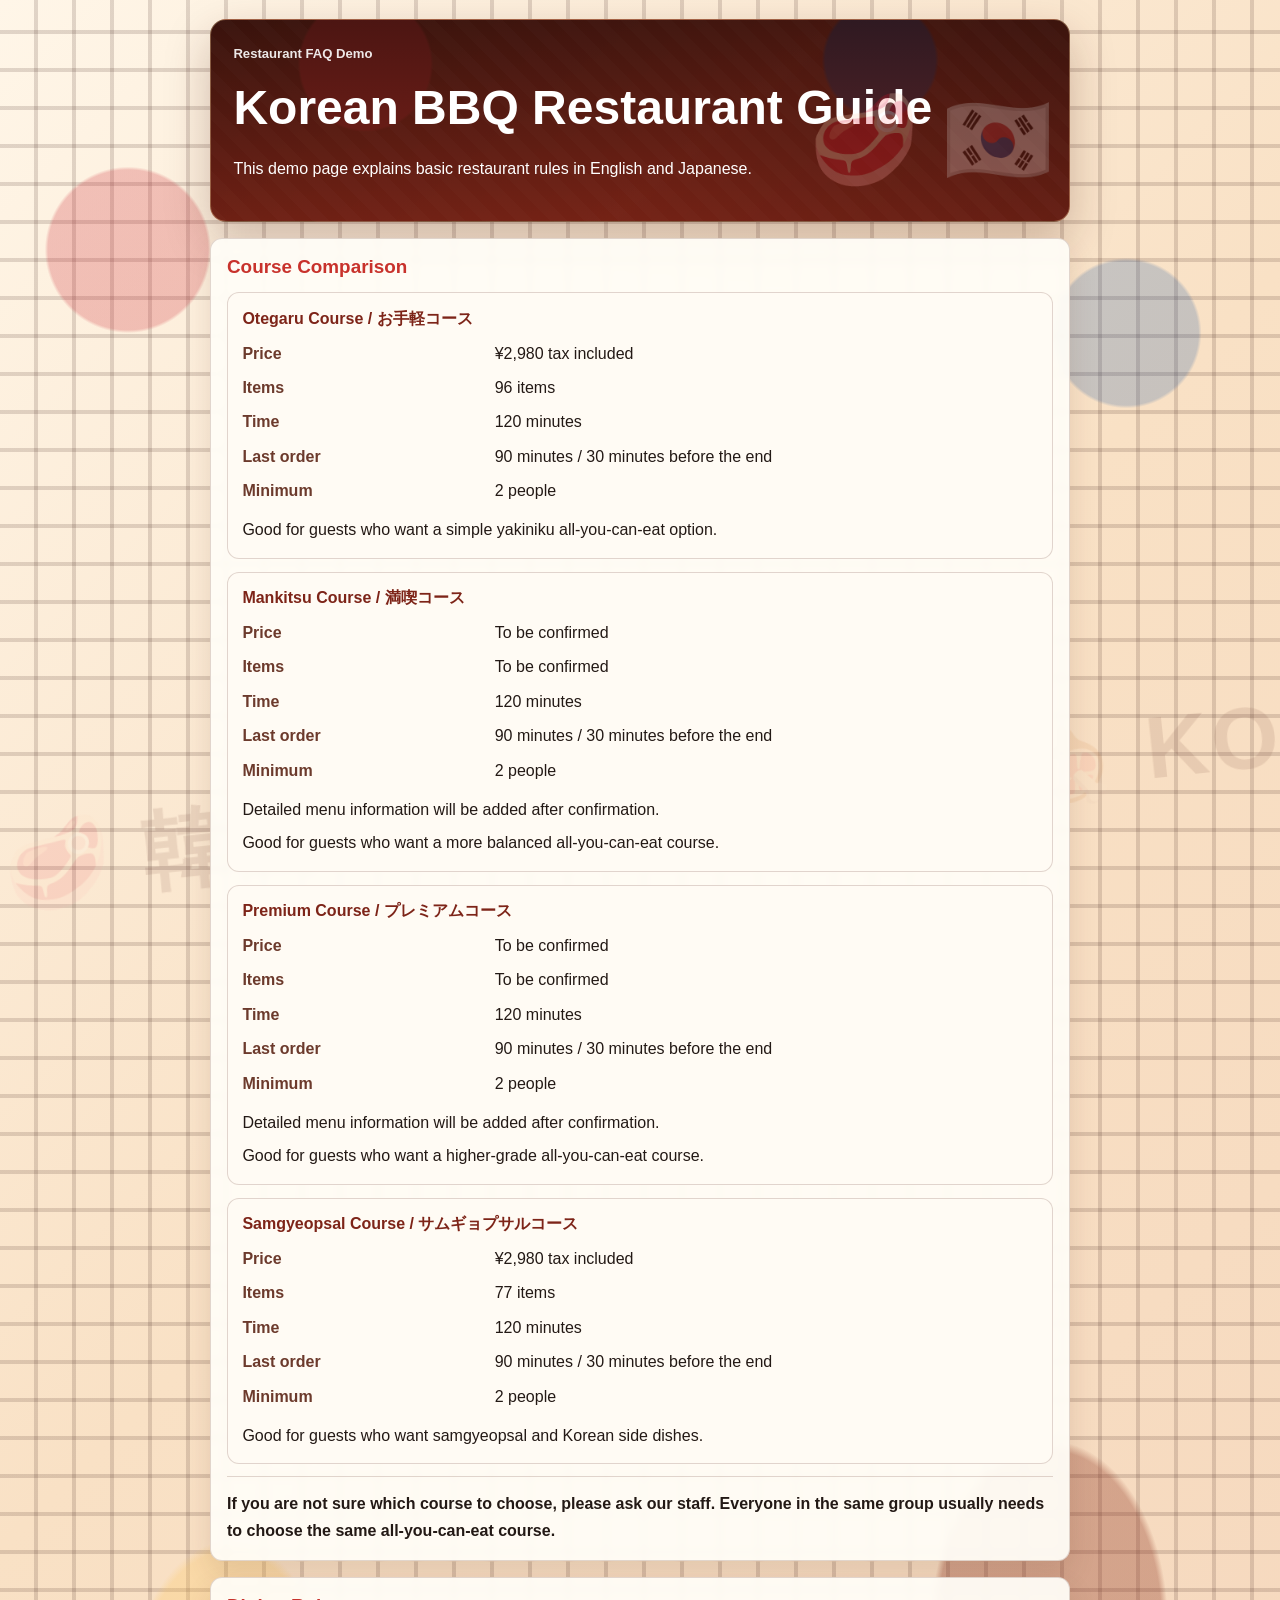
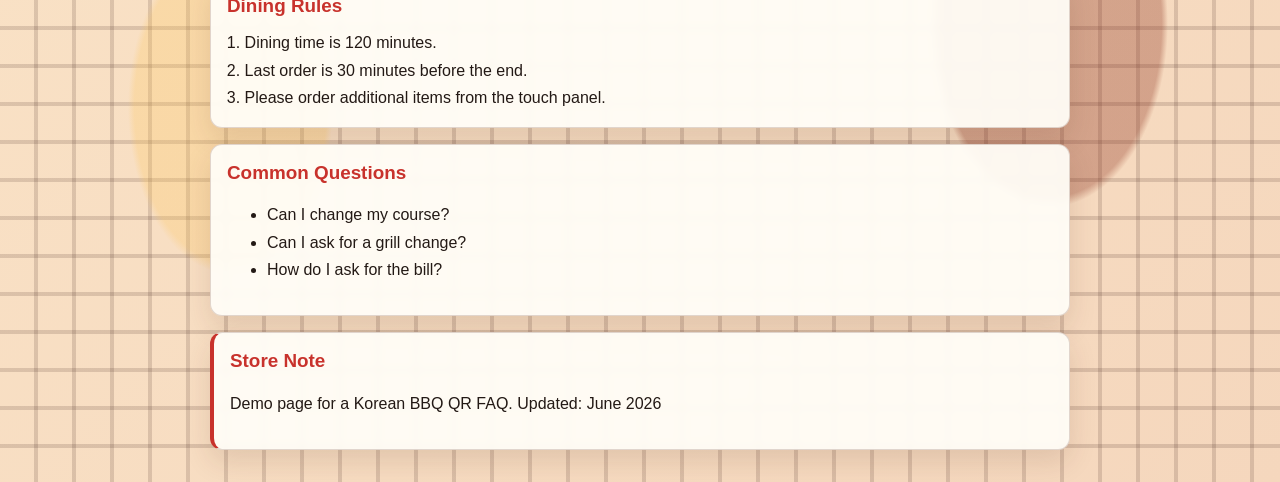
==== restaurant-qr-faq-demo.html @ 1b30e59c "Update course comparison to main courses" ====
<!doctype html>
<html lang="en">
  <head>
    <meta charset="UTF-8" />
    <meta name="viewport" content="width=device-width, initial-scale=1.0" />
    <title>Restaurant FAQ Demo</title>
    <link rel="stylesheet" href="restaurant-qr-faq-demo.css?v=20260605-main-courses" />
  </head>
  <body>
    <main class="page">
      <header class="hero">
        <p class="tag">Restaurant FAQ Demo</p>
        <h1>Korean BBQ Restaurant Guide</h1>
        <p class="lead">This demo page explains basic restaurant rules in English and Japanese.</p>
      </header>
      <section class="section course-comparison">
        <h2>Course Comparison</h2>
        <div class="course-grid">
          <article class="course-card">
            <h3>Otegaru Course <span class="course-name-jp">/ お手軽コース</span></h3>
            <dl class="course-details">
              <div>
                <dt>Price</dt>
                <dd>¥2,980 tax included</dd>
              </div>
              <div>
                <dt>Items</dt>
                <dd>96 items</dd>
              </div>
              <div>
                <dt>Time</dt>
                <dd>120 minutes</dd>
              </div>
              <div>
                <dt>Last order</dt>
                <dd>90 minutes / 30 minutes before the end</dd>
              </div>
              <div>
                <dt>Minimum</dt>
                <dd>2 people</dd>
              </div>
            </dl>
            <p>Good for guests who want a simple yakiniku all-you-can-eat option.</p>
          </article>
          <article class="course-card">
            <h3>Mankitsu Course <span class="course-name-jp">/ 満喫コース</span></h3>
            <dl class="course-details">
              <div>
                <dt>Price</dt>
                <dd>To be confirmed</dd>
              </div>
              <div>
                <dt>Items</dt>
                <dd>To be confirmed</dd>
              </div>
              <div>
                <dt>Time</dt>
                <dd>120 minutes</dd>
              </div>
              <div>
                <dt>Last order</dt>
                <dd>90 minutes / 30 minutes before the end</dd>
              </div>
              <div>
                <dt>Minimum</dt>
                <dd>2 people</dd>
              </div>
            </dl>
            <p>Detailed menu information will be added after confirmation.</p>
            <p>Good for guests who want a more balanced all-you-can-eat course.</p>
          </article>
          <article class="course-card">
            <h3>Premium Course <span class="course-name-jp">/ プレミアムコース</span></h3>
            <dl class="course-details">
              <div>
                <dt>Price</dt>
                <dd>To be confirmed</dd>
              </div>
              <div>
                <dt>Items</dt>
                <dd>To be confirmed</dd>
              </div>
              <div>
                <dt>Time</dt>
                <dd>120 minutes</dd>
              </div>
              <div>
                <dt>Last order</dt>
                <dd>90 minutes / 30 minutes before the end</dd>
              </div>
              <div>
                <dt>Minimum</dt>
                <dd>2 people</dd>
              </div>
            </dl>
            <p>Detailed menu information will be added after confirmation.</p>
            <p>Good for guests who want a higher-grade all-you-can-eat course.</p>
          </article>
          <article class="course-card">
            <h3>Samgyeopsal Course <span class="course-name-jp">/ サムギョプサルコース</span></h3>
            <dl class="course-details">
              <div>
                <dt>Price</dt>
                <dd>¥2,980 tax included</dd>
              </div>
              <div>
                <dt>Items</dt>
                <dd>77 items</dd>
              </div>
              <div>
                <dt>Time</dt>
                <dd>120 minutes</dd>
              </div>
              <div>
                <dt>Last order</dt>
                <dd>90 minutes / 30 minutes before the end</dd>
              </div>
              <div>
                <dt>Minimum</dt>
                <dd>2 people</dd>
              </div>
            </dl>
            <p>Good for guests who want samgyeopsal and Korean side dishes.</p>
          </article>
        </div>
        <p class="course-help">If you are not sure which course to choose, please ask our staff. Everyone in the same group usually needs to choose the same all-you-can-eat course.</p>
      </section>
      <section class="section">
        <h2>Dining Rules</h2>
        <ol>
          <li>Dining time is 120 minutes.</li>
          <li>Last order is 30 minutes before the end.</li>
          <li>Please order additional items from the touch panel.</li>
        </ol>
      </section>
      <section class="section">
        <h2>Common Questions</h2>
        <ul>
          <li>Can I change my course?</li>
          <li>Can I ask for a grill change?</li>
          <li>How do I ask for the bill?</li>
        </ul>
      </section>
      <section class="section note">
        <h2>Store Note</h2>
        <p>Demo page for a Korean BBQ QR FAQ. Updated: June 2026</p>
      </section>
    </main>
  </body>
</html>
---- restaurant-qr-faq-demo.css ----
:root {
  --bg: #2a120c;
  --text: #231915;
  --card: rgba(255, 253, 247, 0.94);
  --accent: #c8322c;
  --line: rgba(92, 43, 30, 0.18);
  --kimchi-red: #cd2e3a;
  --taegeuk-blue: #0047a0;
  --grill: rgba(65, 35, 28, 0.16);
}

* { box-sizing: border-box; }

body {
  margin: 0;
  font-family: "Inter", "Noto Sans JP", -apple-system, BlinkMacSystemFont, "Segoe UI", sans-serif;
  background:
    radial-gradient(circle at 10% 12%, rgba(205, 46, 58, 0.26) 0 5rem, transparent 5.2rem),
    radial-gradient(circle at 88% 16%, rgba(0, 71, 160, 0.2) 0 4.5rem, transparent 4.7rem),
    radial-gradient(ellipse at 18% 82%, rgba(252, 198, 92, 0.28) 0 6rem, transparent 6.4rem),
    radial-gradient(ellipse at 82% 78%, rgba(139, 47, 28, 0.32) 0 7rem, transparent 7.4rem),
    repeating-linear-gradient(90deg, transparent 0 34px, var(--grill) 34px 38px),
    repeating-linear-gradient(0deg, transparent 0 34px, var(--grill) 34px 38px),
    linear-gradient(135deg, #fff6e8 0%, #f9e1c5 46%, #f5d7bd 100%);
  color: var(--text);
  line-height: 1.7;
  min-height: 100vh;
}

body::before {
  content: "🥩  韓国 BBQ  🇰🇷  삼겹살  🍖  KOREAN BBQ";
  position: fixed;
  inset: auto 0 1.5rem;
  z-index: -1;
  color: rgba(87, 31, 22, 0.1);
  font-size: clamp(2.4rem, 8vw, 5.4rem);
  font-weight: 900;
  letter-spacing: 0.04em;
  text-align: center;
  white-space: nowrap;
  transform: rotate(-6deg);
  pointer-events: none;
}

.page {
  width: min(860px, 92%);
  margin: 0 auto;
  padding: 1.2rem 0 2rem;
}

.hero {
  position: relative;
  overflow: hidden;
  background:
    linear-gradient(rgba(55, 18, 12, 0.86), rgba(112, 32, 20, 0.86)),
    radial-gradient(circle at 18% 22%, var(--kimchi-red) 0 9%, transparent 9.4%),
    radial-gradient(circle at 78% 20%, var(--taegeuk-blue) 0 8%, transparent 8.5%),
    repeating-linear-gradient(45deg, rgba(255, 255, 255, 0.1) 0 12px, transparent 12px 24px),
    linear-gradient(140deg, #42160f 0%, #8e2f1f 58%, #20110e 100%);
  color: #fff;
  border: 1px solid rgba(255, 218, 160, 0.35);
  border-radius: 16px;
  box-shadow: 0 18px 45px rgba(70, 24, 12, 0.25);
  padding: 1.4rem;
}

.hero::after {
  content: "🥩 🇰🇷";
  position: absolute;
  right: 1rem;
  bottom: 0.4rem;
  font-size: clamp(2.4rem, 10vw, 5.5rem);
  opacity: 0.24;
  pointer-events: none;
}

.tag {
  margin: 0 0 0.75rem;
  font-size: 0.82rem;
  font-weight: 700;
  opacity: 0.9;
}

h1,
h2 {
  margin: 0 0 0.65rem;
  line-height: 1.3;
}

h1 { font-size: clamp(1.8rem, 7vw, 3rem); }
h2 { color: var(--accent); font-size: 1.18rem; }

.section {
  margin-top: 1rem;
  background: var(--card);
  border: 1px solid var(--line);
  border-radius: 12px;
  box-shadow: 0 12px 28px rgba(72, 32, 20, 0.12);
  padding: 1rem;
  backdrop-filter: blur(3px);
}

.course-grid {
  display: grid;
  gap: 0.8rem;
  margin-top: 0.8rem;
}

.course-card {
  border: 1px solid var(--line);
  border-radius: 12px;
  background: rgba(255, 251, 244, 0.9);
  padding: 0.9rem;
}

.course-card h3 {
  margin: 0 0 0.65rem;
  color: #7d2418;
  font-size: 1rem;
  line-height: 1.35;
}

.course-name-jp {
  display: inline-block;
  font-weight: 700;
}

.course-card p,
.course-help {
  margin: 0.75rem 0 0;
}

.course-card p + p {
  margin-top: 0.4rem;
}

.course-details {
  display: grid;
  gap: 0.45rem;
  margin: 0;
}

.course-details div {
  display: grid;
  grid-template-columns: minmax(5.7rem, 0.45fr) 1fr;
  gap: 0.5rem;
}

.course-details dt {
  color: #6c3a2c;
  font-weight: 700;
}

.course-details dd {
  margin: 0;
}

.course-help {
  border-top: 1px solid var(--line);
  padding-top: 0.8rem;
  font-weight: 700;
}

ol {
  margin: 0.4rem 0 0 1.1rem;
  padding: 0;
}

.faq-item {
  border: 1px solid var(--line);
  border-radius: 10px;
  padding: 0.7rem 0.8rem;
  background: rgba(255, 251, 244, 0.88);
}

.faq-item + .faq-item { margin-top: 0.6rem; }

summary {
  cursor: pointer;
  font-weight: 700;
}

.faq-item p { margin: 0.5rem 0 0; }

.note {
  border-left: 4px solid var(--accent);
}
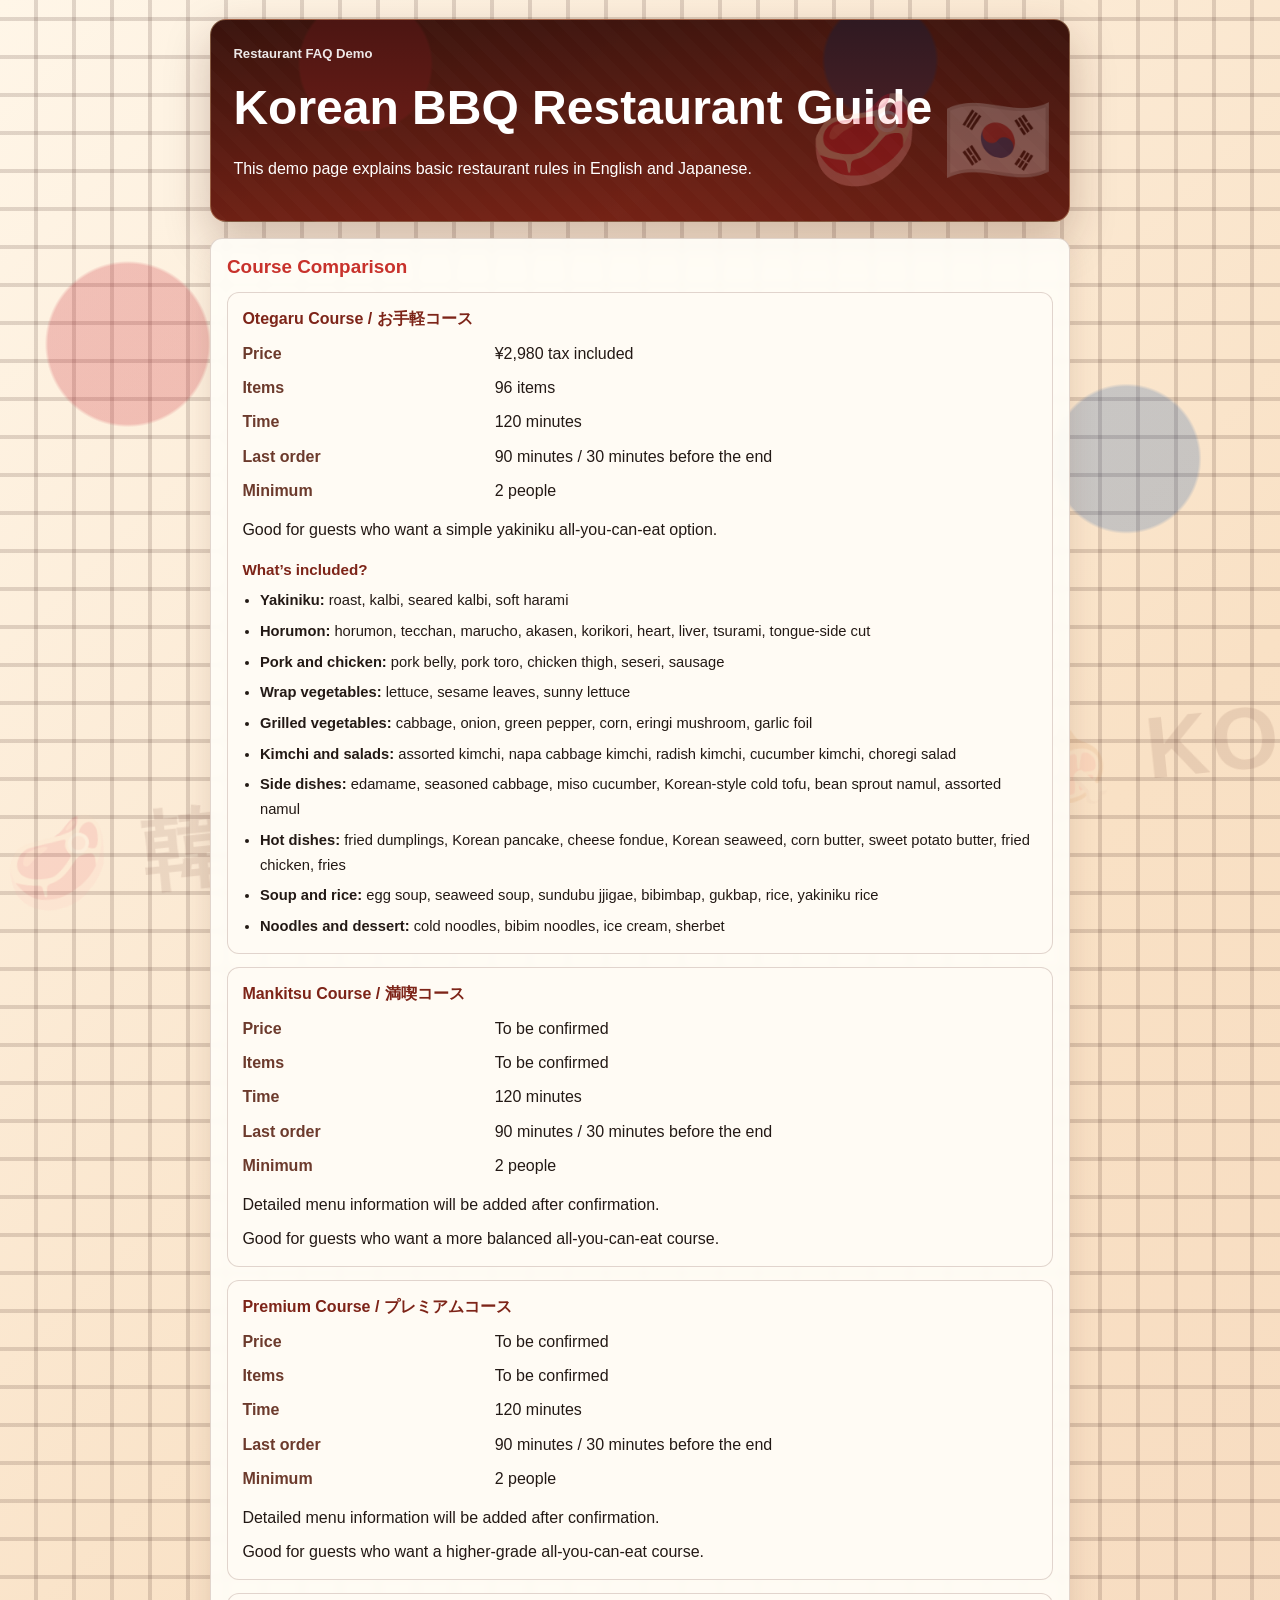
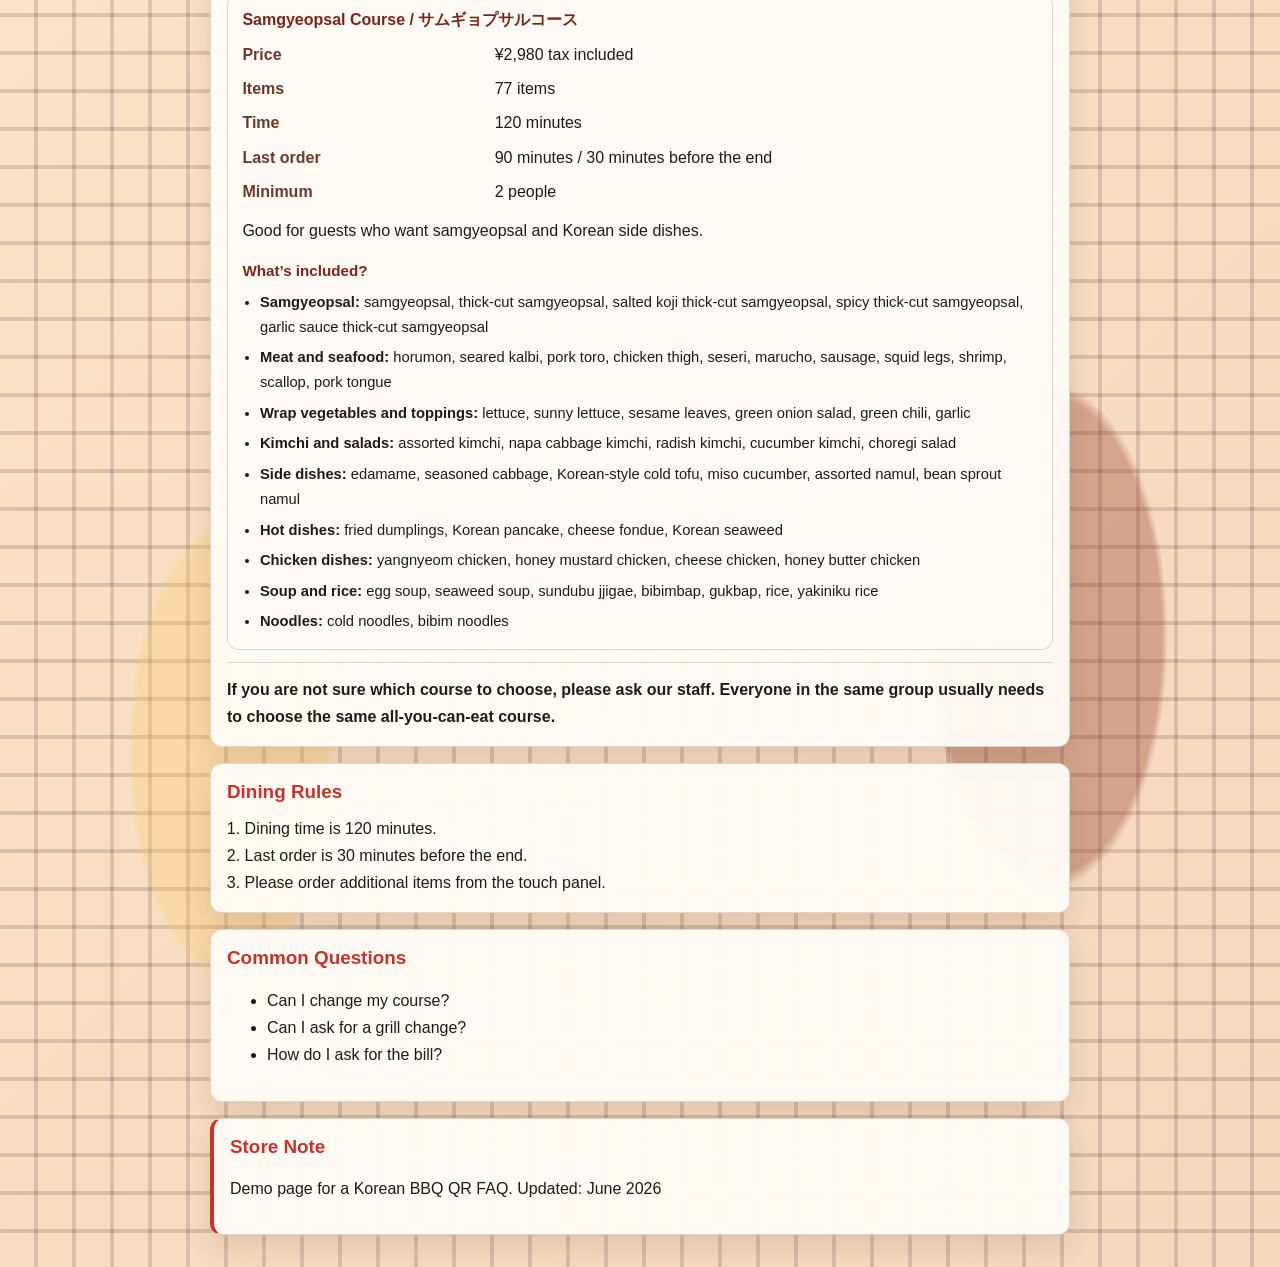
==== commit 820f33ff: "Add course included menu summaries" ====
--- a/restaurant-qr-faq-demo.html
+++ b/restaurant-qr-faq-demo.html
@@ -41,6 +41,19 @@
               </div>
             </dl>
             <p>Good for guests who want a simple yakiniku all-you-can-eat option.</p>
+            <h4 class="course-included-title">What’s included?</h4>
+            <ul class="course-included">
+              <li><strong>Yakiniku:</strong> roast, kalbi, seared kalbi, soft harami</li>
+              <li><strong>Horumon:</strong> horumon, tecchan, marucho, akasen, korikori, heart, liver, tsurami, tongue-side cut</li>
+              <li><strong>Pork and chicken:</strong> pork belly, pork toro, chicken thigh, seseri, sausage</li>
+              <li><strong>Wrap vegetables:</strong> lettuce, sesame leaves, sunny lettuce</li>
+              <li><strong>Grilled vegetables:</strong> cabbage, onion, green pepper, corn, eringi mushroom, garlic foil</li>
+              <li><strong>Kimchi and salads:</strong> assorted kimchi, napa cabbage kimchi, radish kimchi, cucumber kimchi, choregi salad</li>
+              <li><strong>Side dishes:</strong> edamame, seasoned cabbage, miso cucumber, Korean-style cold tofu, bean sprout namul, assorted namul</li>
+              <li><strong>Hot dishes:</strong> fried dumplings, Korean pancake, cheese fondue, Korean seaweed, corn butter, sweet potato butter, fried chicken, fries</li>
+              <li><strong>Soup and rice:</strong> egg soup, seaweed soup, sundubu jjigae, bibimbap, gukbap, rice, yakiniku rice</li>
+              <li><strong>Noodles and dessert:</strong> cold noodles, bibim noodles, ice cream, sherbet</li>
+            </ul>
           </article>
           <article class="course-card">
             <h3>Mankitsu Course <span class="course-name-jp">/ 満喫コース</span></h3>
@@ -121,6 +134,18 @@
               </div>
             </dl>
             <p>Good for guests who want samgyeopsal and Korean side dishes.</p>
+            <h4 class="course-included-title">What’s included?</h4>
+            <ul class="course-included">
+              <li><strong>Samgyeopsal:</strong> samgyeopsal, thick-cut samgyeopsal, salted koji thick-cut samgyeopsal, spicy thick-cut samgyeopsal, garlic sauce thick-cut samgyeopsal</li>
+              <li><strong>Meat and seafood:</strong> horumon, seared kalbi, pork toro, chicken thigh, seseri, marucho, sausage, squid legs, shrimp, scallop, pork tongue</li>
+              <li><strong>Wrap vegetables and toppings:</strong> lettuce, sunny lettuce, sesame leaves, green onion salad, green chili, garlic</li>
+              <li><strong>Kimchi and salads:</strong> assorted kimchi, napa cabbage kimchi, radish kimchi, cucumber kimchi, choregi salad</li>
+              <li><strong>Side dishes:</strong> edamame, seasoned cabbage, Korean-style cold tofu, miso cucumber, assorted namul, bean sprout namul</li>
+              <li><strong>Hot dishes:</strong> fried dumplings, Korean pancake, cheese fondue, Korean seaweed</li>
+              <li><strong>Chicken dishes:</strong> yangnyeom chicken, honey mustard chicken, cheese chicken, honey butter chicken</li>
+              <li><strong>Soup and rice:</strong> egg soup, seaweed soup, sundubu jjigae, bibimbap, gukbap, rice, yakiniku rice</li>
+              <li><strong>Noodles:</strong> cold noodles, bibim noodles</li>
+            </ul>
           </article>
         </div>
         <p class="course-help">If you are not sure which course to choose, please ask our staff. Everyone in the same group usually needs to choose the same all-you-can-eat course.</p>
--- a/restaurant-qr-faq-demo.css
+++ b/restaurant-qr-faq-demo.css
@@ -134,6 +134,22 @@
   margin-top: 0.4rem;
 }
 
+.course-included-title {
+  margin: 0.85rem 0 0.35rem;
+  color: #7d2418;
+  font-size: 0.95rem;
+}
+
+.course-included {
+  margin: 0;
+  padding-left: 1.1rem;
+  font-size: 0.92rem;
+}
+
+.course-included li + li {
+  margin-top: 0.35rem;
+}
+
 .course-details {
   display: grid;
   gap: 0.45rem;
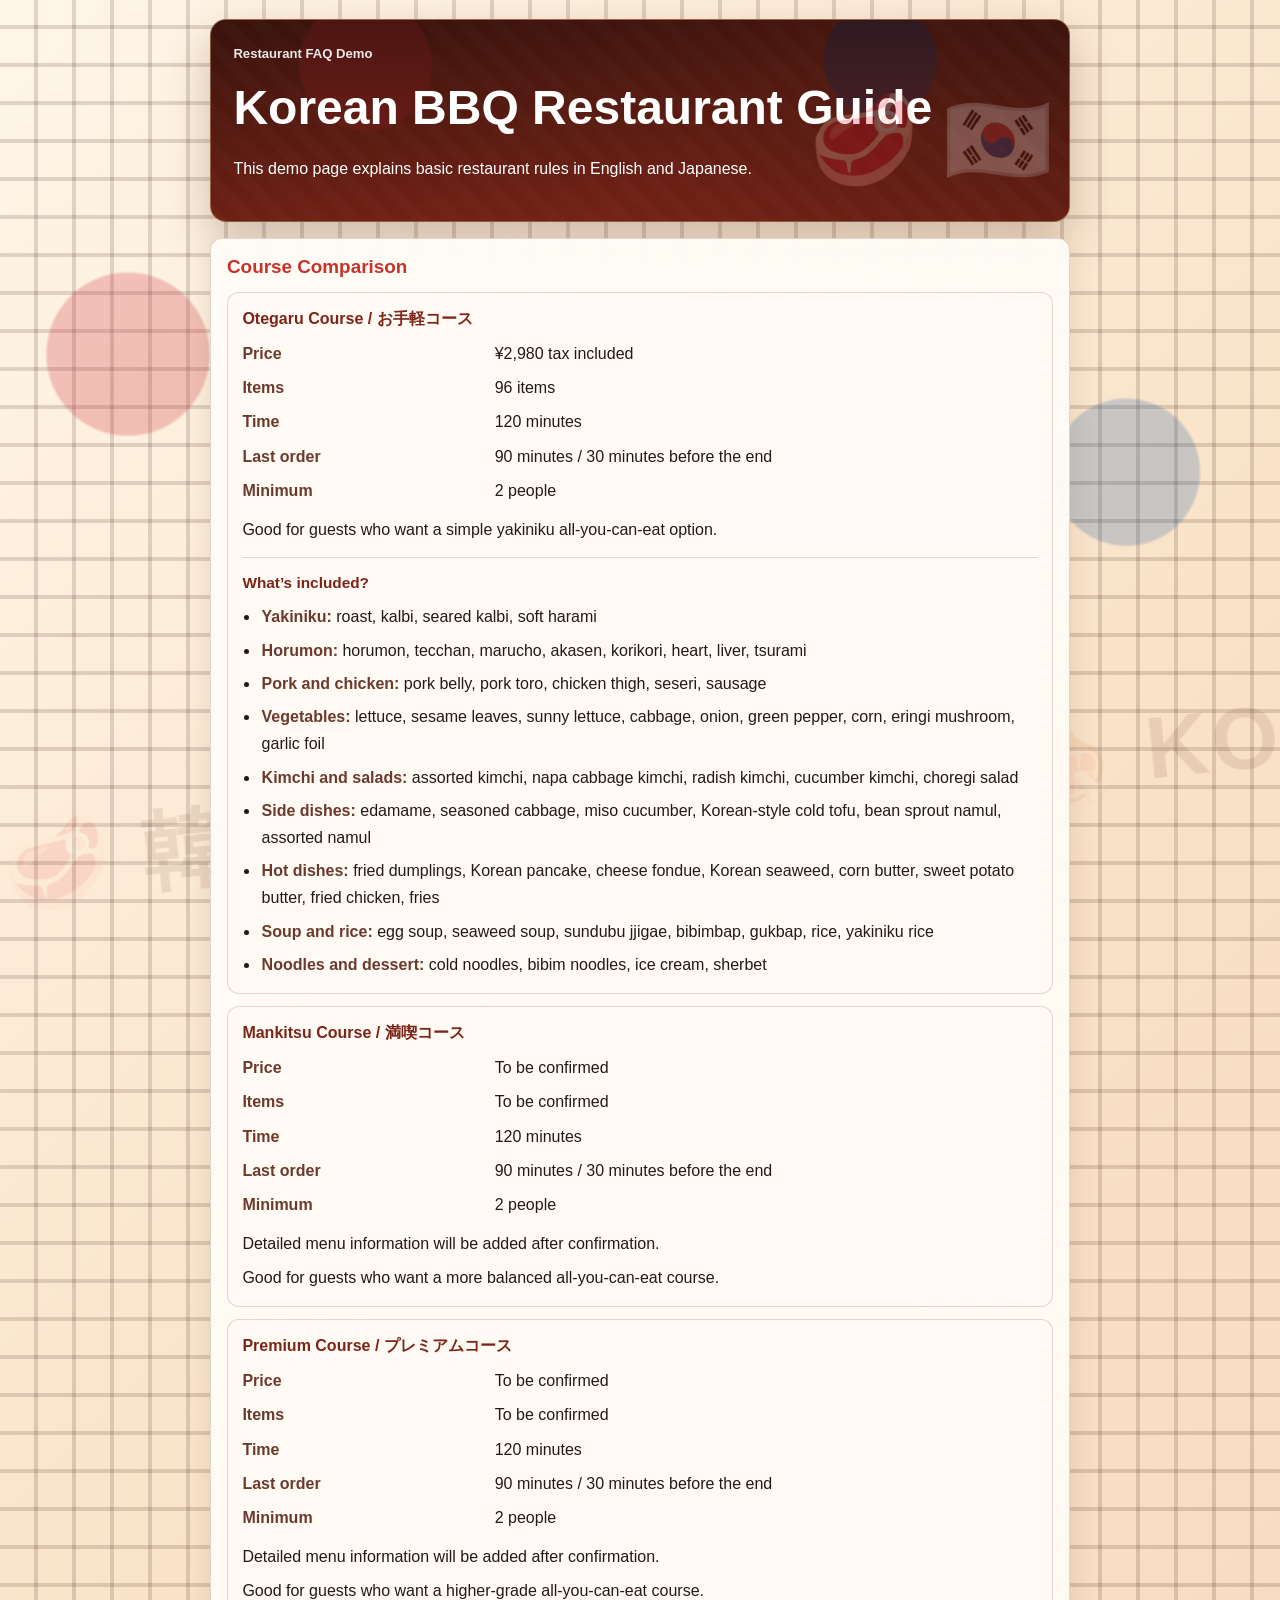
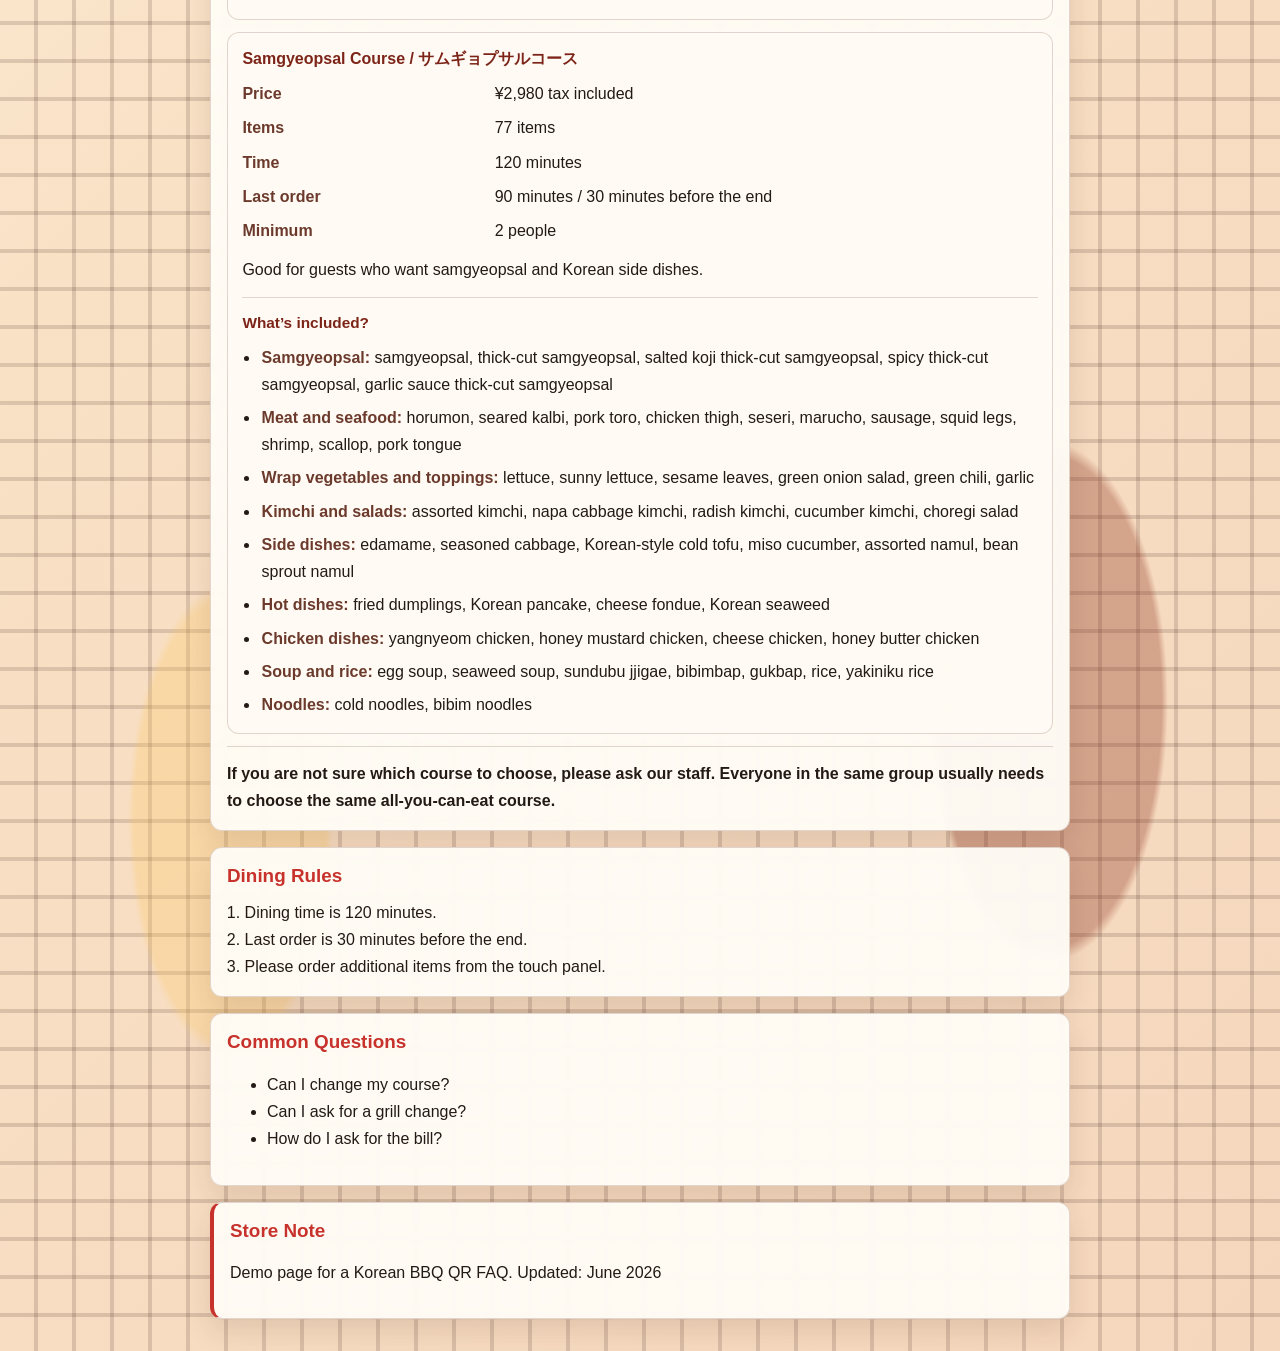
==== commit d7ad843f: "Add course included menu summaries" ====
--- a/restaurant-qr-faq-demo.html
+++ b/restaurant-qr-faq-demo.html
@@ -41,19 +41,20 @@
               </div>
             </dl>
             <p>Good for guests who want a simple yakiniku all-you-can-eat option.</p>
-            <h4 class="course-included-title">What’s included?</h4>
-            <ul class="course-included">
-              <li><strong>Yakiniku:</strong> roast, kalbi, seared kalbi, soft harami</li>
-              <li><strong>Horumon:</strong> horumon, tecchan, marucho, akasen, korikori, heart, liver, tsurami, tongue-side cut</li>
-              <li><strong>Pork and chicken:</strong> pork belly, pork toro, chicken thigh, seseri, sausage</li>
-              <li><strong>Wrap vegetables:</strong> lettuce, sesame leaves, sunny lettuce</li>
-              <li><strong>Grilled vegetables:</strong> cabbage, onion, green pepper, corn, eringi mushroom, garlic foil</li>
-              <li><strong>Kimchi and salads:</strong> assorted kimchi, napa cabbage kimchi, radish kimchi, cucumber kimchi, choregi salad</li>
-              <li><strong>Side dishes:</strong> edamame, seasoned cabbage, miso cucumber, Korean-style cold tofu, bean sprout namul, assorted namul</li>
-              <li><strong>Hot dishes:</strong> fried dumplings, Korean pancake, cheese fondue, Korean seaweed, corn butter, sweet potato butter, fried chicken, fries</li>
-              <li><strong>Soup and rice:</strong> egg soup, seaweed soup, sundubu jjigae, bibimbap, gukbap, rice, yakiniku rice</li>
-              <li><strong>Noodles and dessert:</strong> cold noodles, bibim noodles, ice cream, sherbet</li>
-            </ul>
+            <div class="included-menu" aria-label="Otegaru Course included menu overview">
+              <h4>What’s included?</h4>
+              <ul>
+                <li><strong>Yakiniku:</strong> roast, kalbi, seared kalbi, soft harami</li>
+                <li><strong>Horumon:</strong> horumon, tecchan, marucho, akasen, korikori, heart, liver, tsurami</li>
+                <li><strong>Pork and chicken:</strong> pork belly, pork toro, chicken thigh, seseri, sausage</li>
+                <li><strong>Vegetables:</strong> lettuce, sesame leaves, sunny lettuce, cabbage, onion, green pepper, corn, eringi mushroom, garlic foil</li>
+                <li><strong>Kimchi and salads:</strong> assorted kimchi, napa cabbage kimchi, radish kimchi, cucumber kimchi, choregi salad</li>
+                <li><strong>Side dishes:</strong> edamame, seasoned cabbage, miso cucumber, Korean-style cold tofu, bean sprout namul, assorted namul</li>
+                <li><strong>Hot dishes:</strong> fried dumplings, Korean pancake, cheese fondue, Korean seaweed, corn butter, sweet potato butter, fried chicken, fries</li>
+                <li><strong>Soup and rice:</strong> egg soup, seaweed soup, sundubu jjigae, bibimbap, gukbap, rice, yakiniku rice</li>
+                <li><strong>Noodles and dessert:</strong> cold noodles, bibim noodles, ice cream, sherbet</li>
+              </ul>
+            </div>
           </article>
           <article class="course-card">
             <h3>Mankitsu Course <span class="course-name-jp">/ 満喫コース</span></h3>
@@ -134,18 +135,20 @@
               </div>
             </dl>
             <p>Good for guests who want samgyeopsal and Korean side dishes.</p>
-            <h4 class="course-included-title">What’s included?</h4>
-            <ul class="course-included">
-              <li><strong>Samgyeopsal:</strong> samgyeopsal, thick-cut samgyeopsal, salted koji thick-cut samgyeopsal, spicy thick-cut samgyeopsal, garlic sauce thick-cut samgyeopsal</li>
-              <li><strong>Meat and seafood:</strong> horumon, seared kalbi, pork toro, chicken thigh, seseri, marucho, sausage, squid legs, shrimp, scallop, pork tongue</li>
-              <li><strong>Wrap vegetables and toppings:</strong> lettuce, sunny lettuce, sesame leaves, green onion salad, green chili, garlic</li>
-              <li><strong>Kimchi and salads:</strong> assorted kimchi, napa cabbage kimchi, radish kimchi, cucumber kimchi, choregi salad</li>
-              <li><strong>Side dishes:</strong> edamame, seasoned cabbage, Korean-style cold tofu, miso cucumber, assorted namul, bean sprout namul</li>
-              <li><strong>Hot dishes:</strong> fried dumplings, Korean pancake, cheese fondue, Korean seaweed</li>
-              <li><strong>Chicken dishes:</strong> yangnyeom chicken, honey mustard chicken, cheese chicken, honey butter chicken</li>
-              <li><strong>Soup and rice:</strong> egg soup, seaweed soup, sundubu jjigae, bibimbap, gukbap, rice, yakiniku rice</li>
-              <li><strong>Noodles:</strong> cold noodles, bibim noodles</li>
-            </ul>
+            <div class="included-menu" aria-label="Samgyeopsal Course included menu overview">
+              <h4>What’s included?</h4>
+              <ul>
+                <li><strong>Samgyeopsal:</strong> samgyeopsal, thick-cut samgyeopsal, salted koji thick-cut samgyeopsal, spicy thick-cut samgyeopsal, garlic sauce thick-cut samgyeopsal</li>
+                <li><strong>Meat and seafood:</strong> horumon, seared kalbi, pork toro, chicken thigh, seseri, marucho, sausage, squid legs, shrimp, scallop, pork tongue</li>
+                <li><strong>Wrap vegetables and toppings:</strong> lettuce, sunny lettuce, sesame leaves, green onion salad, green chili, garlic</li>
+                <li><strong>Kimchi and salads:</strong> assorted kimchi, napa cabbage kimchi, radish kimchi, cucumber kimchi, choregi salad</li>
+                <li><strong>Side dishes:</strong> edamame, seasoned cabbage, Korean-style cold tofu, miso cucumber, assorted namul, bean sprout namul</li>
+                <li><strong>Hot dishes:</strong> fried dumplings, Korean pancake, cheese fondue, Korean seaweed</li>
+                <li><strong>Chicken dishes:</strong> yangnyeom chicken, honey mustard chicken, cheese chicken, honey butter chicken</li>
+                <li><strong>Soup and rice:</strong> egg soup, seaweed soup, sundubu jjigae, bibimbap, gukbap, rice, yakiniku rice</li>
+                <li><strong>Noodles:</strong> cold noodles, bibim noodles</li>
+              </ul>
+            </div>
           </article>
         </div>
         <p class="course-help">If you are not sure which course to choose, please ask our staff. Everyone in the same group usually needs to choose the same all-you-can-eat course.</p>
--- a/restaurant-qr-faq-demo.css
+++ b/restaurant-qr-faq-demo.css
@@ -134,20 +134,31 @@
   margin-top: 0.4rem;
 }
 
-.course-included-title {
-  margin: 0.85rem 0 0.35rem;
+.included-menu {
+  margin-top: 0.85rem;
+  border-top: 1px solid var(--line);
+  padding-top: 0.75rem;
+}
+
+.included-menu h4 {
+  margin: 0 0 0.45rem;
   color: #7d2418;
-  font-size: 0.95rem;
-}
-
-.course-included {
+  font-size: 0.96rem;
+}
+
+.included-menu ul {
+  display: grid;
+  gap: 0.38rem;
   margin: 0;
   padding-left: 1.1rem;
-  font-size: 0.92rem;
-}
-
-.course-included li + li {
-  margin-top: 0.35rem;
+}
+
+.included-menu li {
+  padding-left: 0.1rem;
+}
+
+.included-menu strong {
+  color: #6c3a2c;
 }
 
 .course-details {
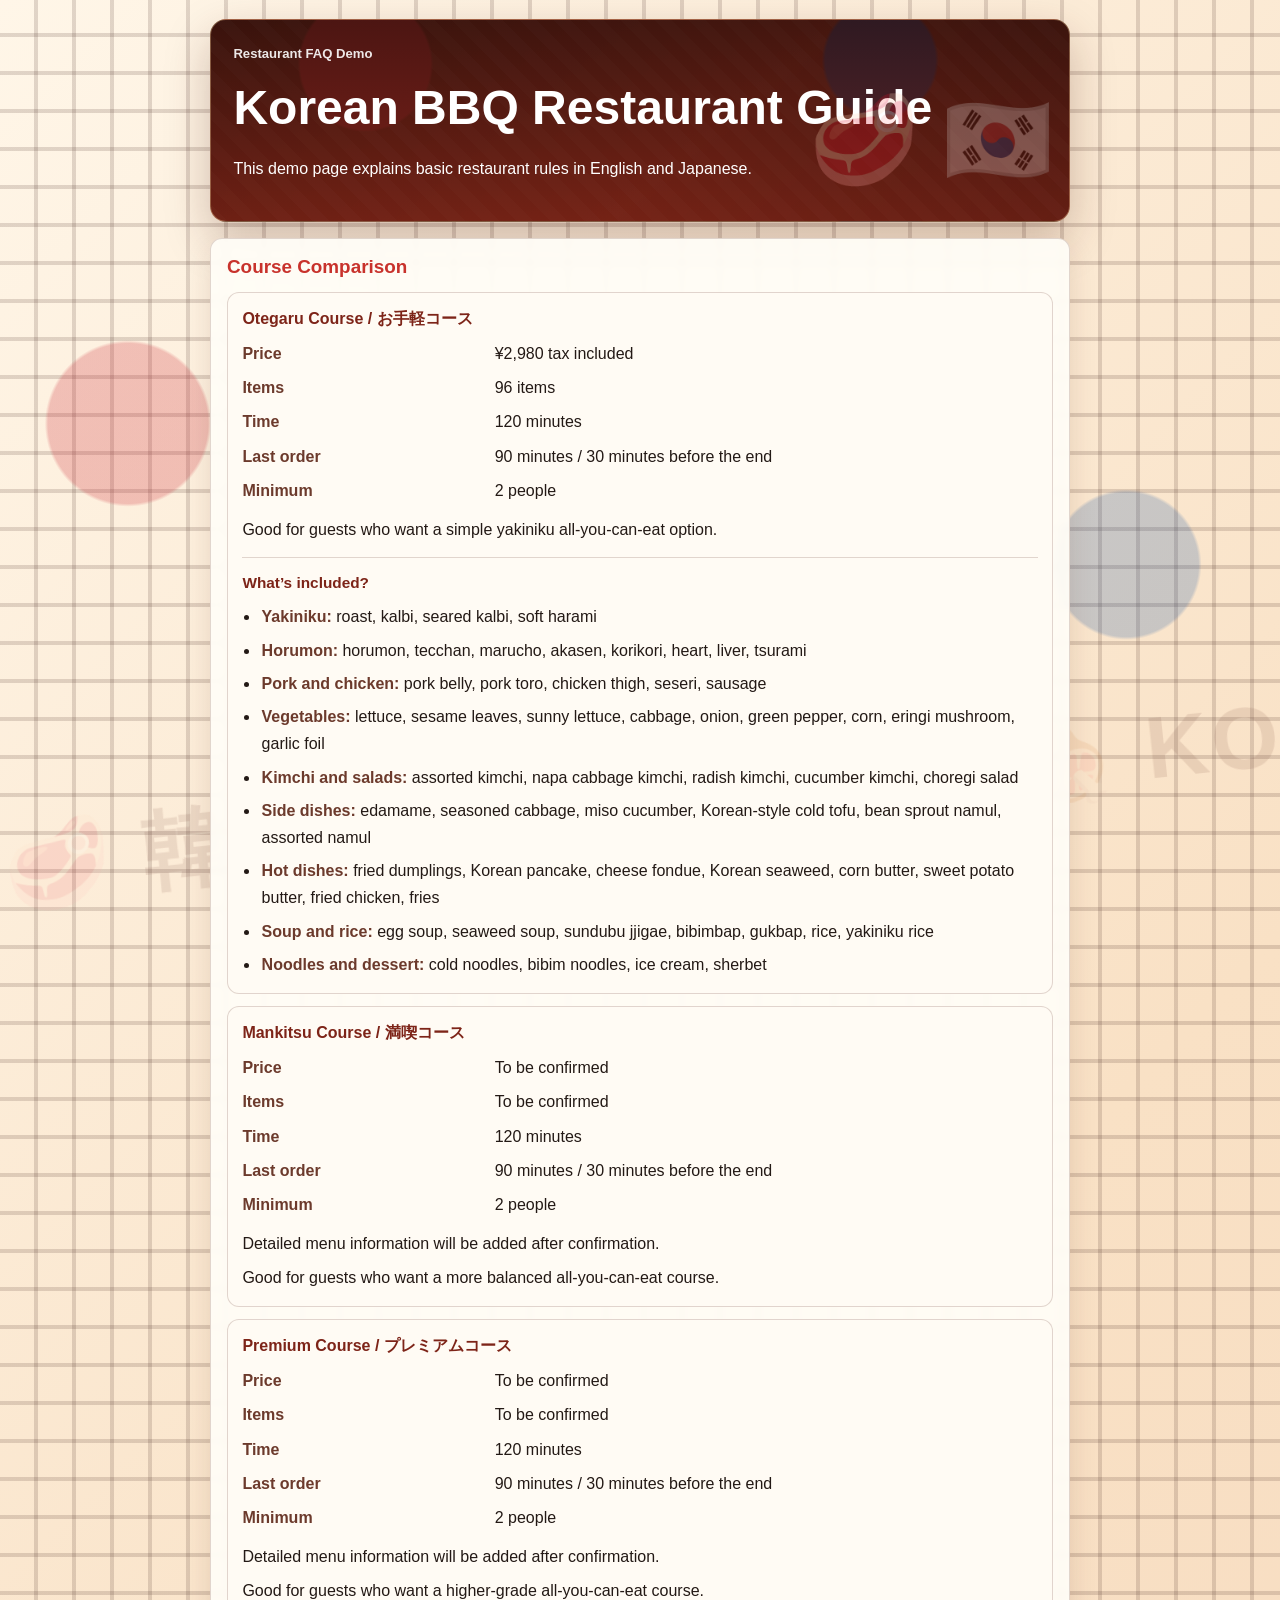
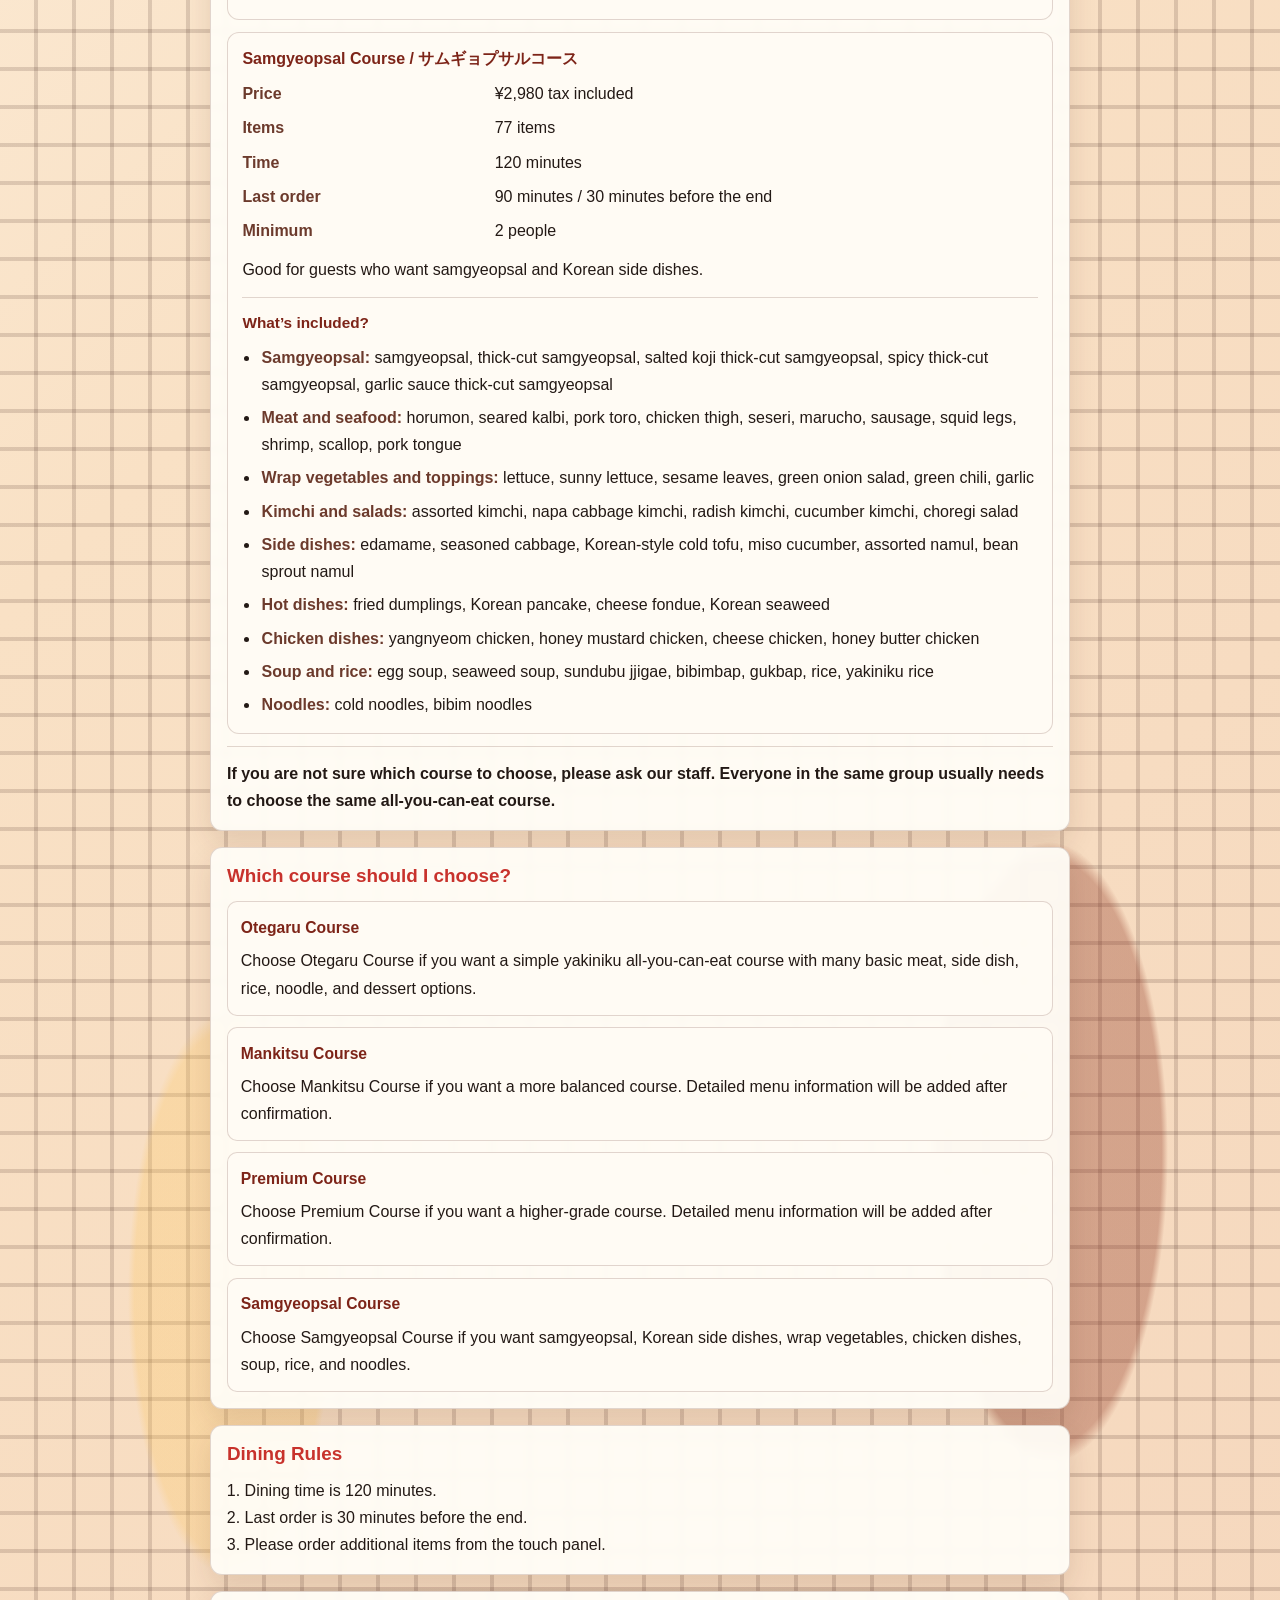
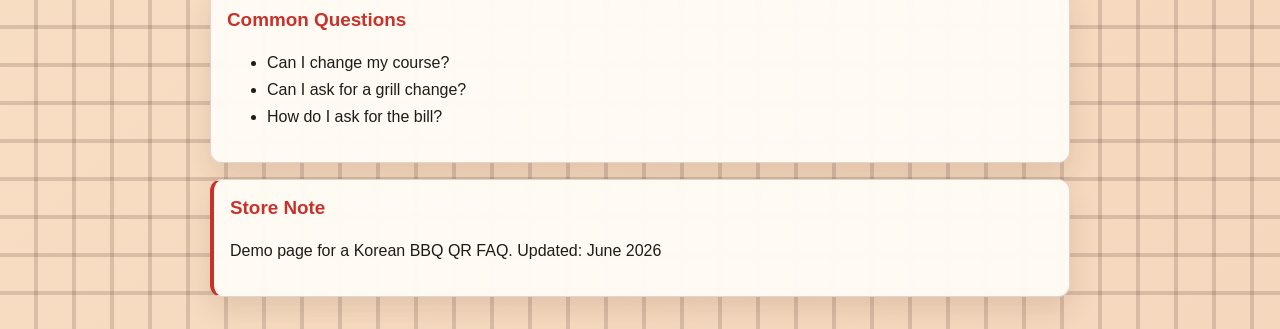
==== commit 6798ec3a: "Add course chooser cards" ====
--- a/restaurant-qr-faq-demo.html
+++ b/restaurant-qr-faq-demo.html
@@ -153,6 +153,27 @@
         </div>
         <p class="course-help">If you are not sure which course to choose, please ask our staff. Everyone in the same group usually needs to choose the same all-you-can-eat course.</p>
       </section>
+      <section class="section course-chooser">
+        <h2>Which course should I choose?</h2>
+        <div class="chooser-grid">
+          <article class="chooser-card">
+            <h3>Otegaru Course</h3>
+            <p>Choose Otegaru Course if you want a simple yakiniku all-you-can-eat course with many basic meat, side dish, rice, noodle, and dessert options.</p>
+          </article>
+          <article class="chooser-card">
+            <h3>Mankitsu Course</h3>
+            <p>Choose Mankitsu Course if you want a more balanced course. Detailed menu information will be added after confirmation.</p>
+          </article>
+          <article class="chooser-card">
+            <h3>Premium Course</h3>
+            <p>Choose Premium Course if you want a higher-grade course. Detailed menu information will be added after confirmation.</p>
+          </article>
+          <article class="chooser-card">
+            <h3>Samgyeopsal Course</h3>
+            <p>Choose Samgyeopsal Course if you want samgyeopsal, Korean side dishes, wrap vegetables, chicken dishes, soup, rice, and noodles.</p>
+          </article>
+        </div>
+      </section>
       <section class="section">
         <h2>Dining Rules</h2>
         <ol>
--- a/restaurant-qr-faq-demo.css
+++ b/restaurant-qr-faq-demo.css
@@ -188,6 +188,29 @@
   font-weight: 700;
 }
 
+.chooser-grid {
+  display: grid;
+  gap: 0.7rem;
+  margin-top: 0.8rem;
+}
+
+.chooser-card {
+  border: 1px solid var(--line);
+  border-radius: 10px;
+  background: rgba(255, 251, 244, 0.9);
+  padding: 0.8rem;
+}
+
+.chooser-card h3 {
+  margin: 0 0 0.35rem;
+  color: #7d2418;
+  font-size: 0.98rem;
+}
+
+.chooser-card p {
+  margin: 0;
+}
+
 ol {
   margin: 0.4rem 0 0 1.1rem;
   padding: 0;
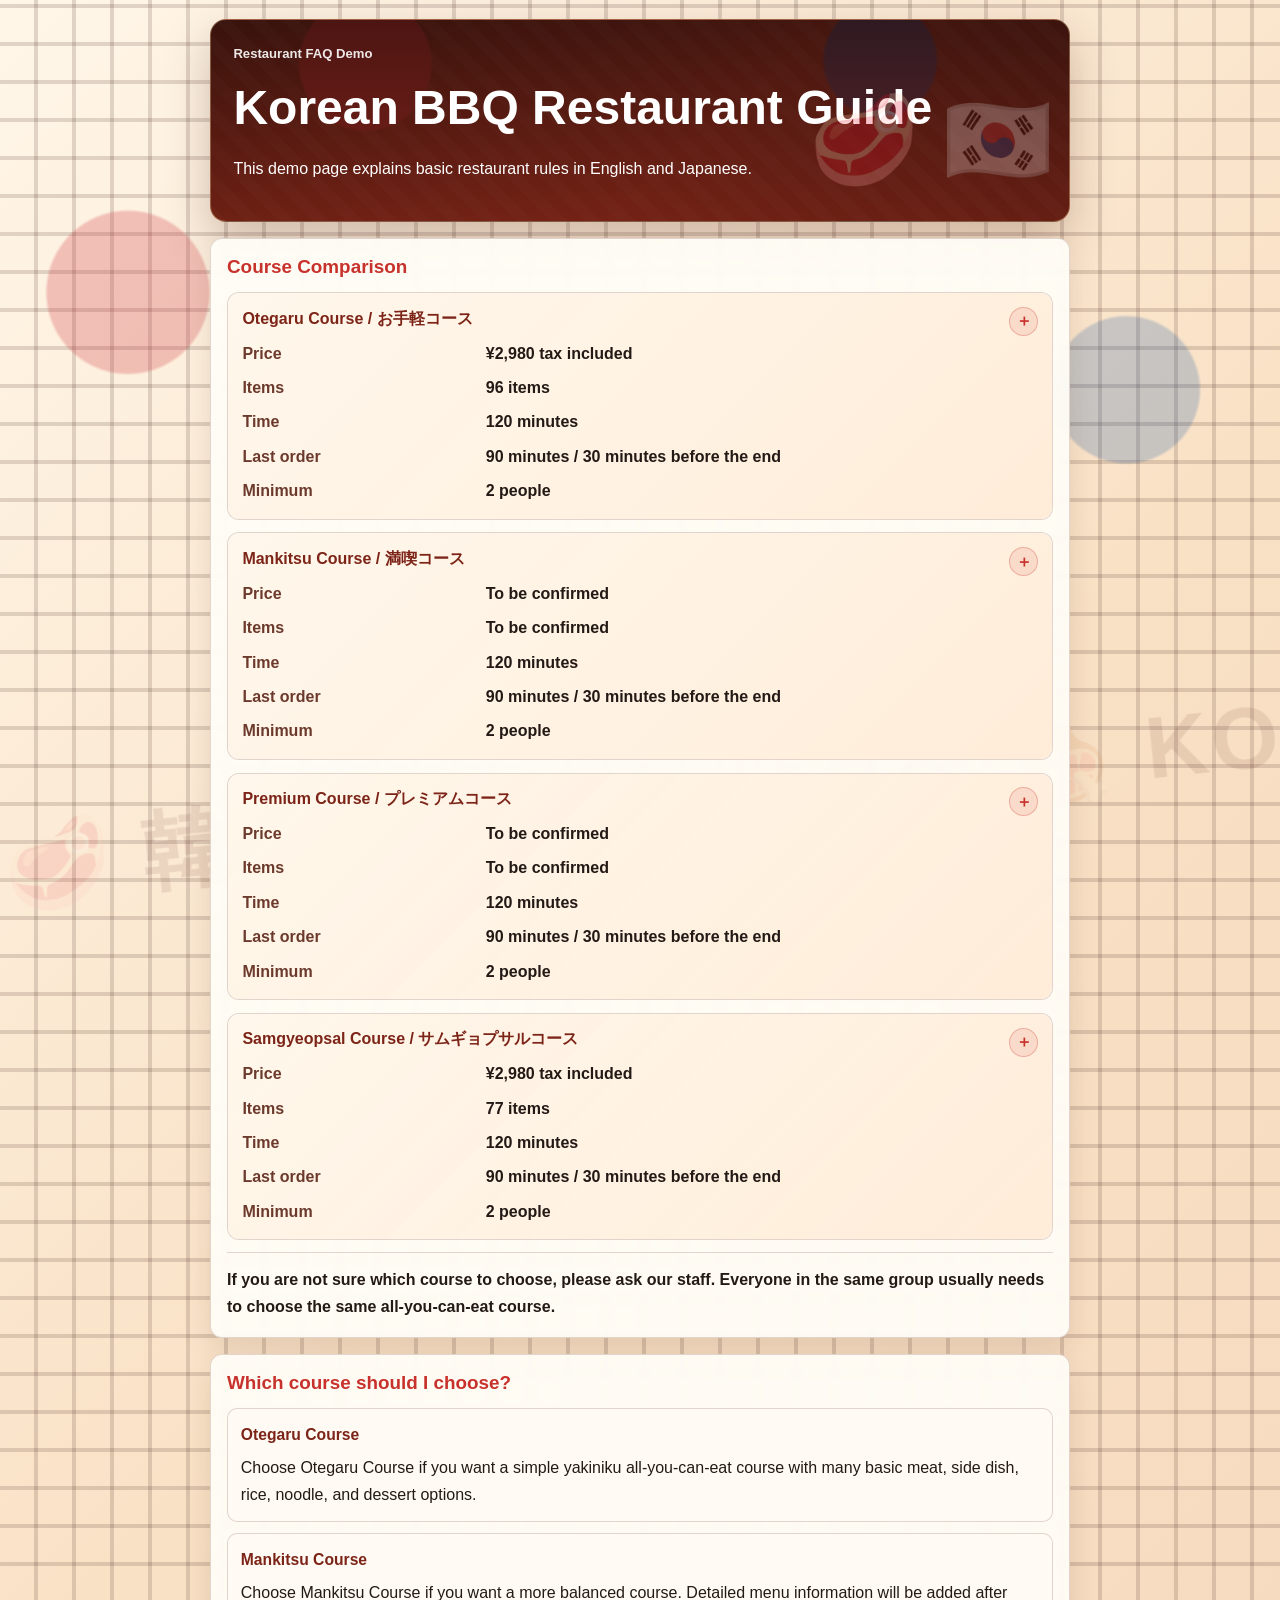
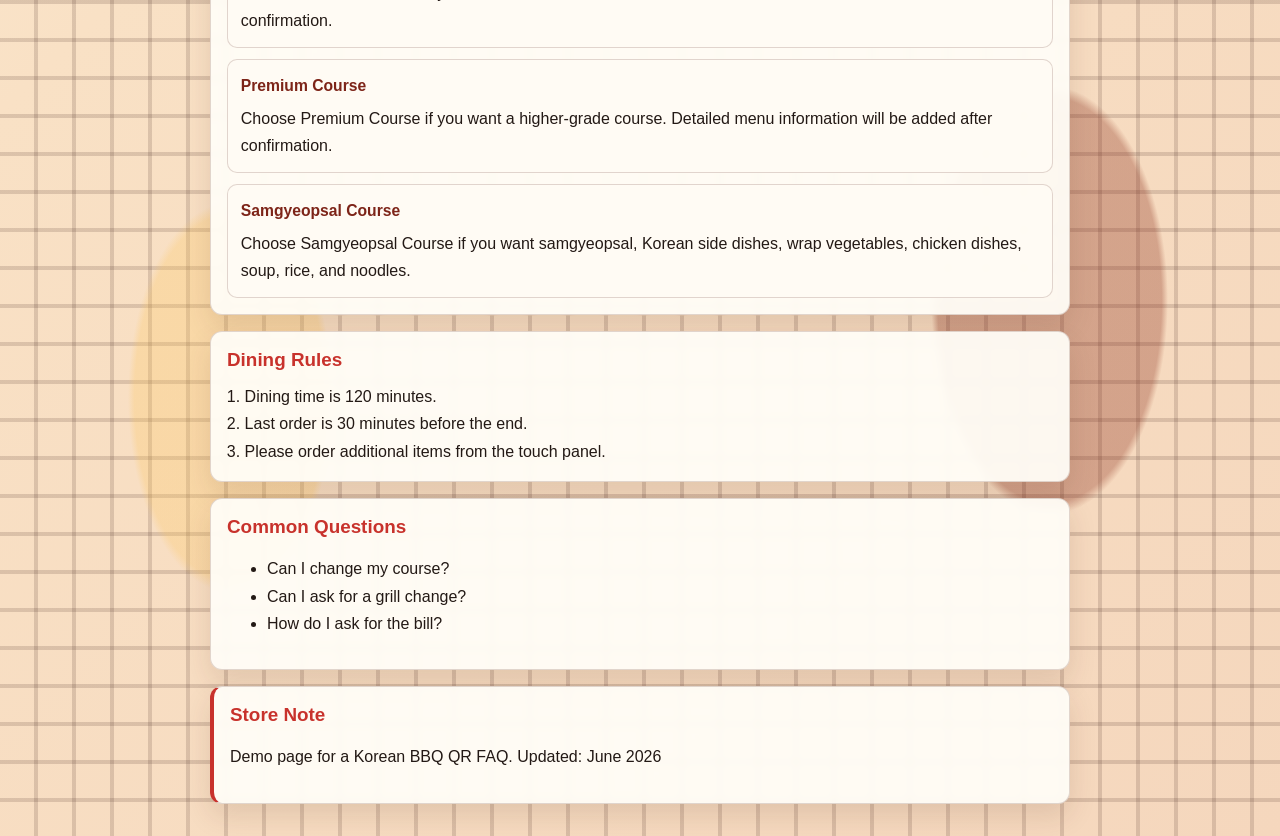
==== commit 3983fe44: "Make course comparison cards collapsible" ====
--- a/restaurant-qr-faq-demo.html
+++ b/restaurant-qr-faq-demo.html
@@ -16,140 +16,156 @@
       <section class="section course-comparison">
         <h2>Course Comparison</h2>
         <div class="course-grid">
-          <article class="course-card">
-            <h3>Otegaru Course <span class="course-name-jp">/ お手軽コース</span></h3>
-            <dl class="course-details">
-              <div>
-                <dt>Price</dt>
-                <dd>¥2,980 tax included</dd>
+          <details class="course-card">
+            <summary class="course-summary">
+              <span class="course-title">Otegaru Course <span class="course-name-jp">/ お手軽コース</span></span>
+              <span class="course-details">
+                <span class="course-detail">
+                  <span class="course-detail-label">Price</span>
+                  <span class="course-detail-value">¥2,980 tax included</span>
+                </span>
+                <span class="course-detail">
+                  <span class="course-detail-label">Items</span>
+                  <span class="course-detail-value">96 items</span>
+                </span>
+                <span class="course-detail">
+                  <span class="course-detail-label">Time</span>
+                  <span class="course-detail-value">120 minutes</span>
+                </span>
+                <span class="course-detail">
+                  <span class="course-detail-label">Last order</span>
+                  <span class="course-detail-value">90 minutes / 30 minutes before the end</span>
+                </span>
+                <span class="course-detail">
+                  <span class="course-detail-label">Minimum</span>
+                  <span class="course-detail-value">2 people</span>
+                </span>
+              </span>
+            </summary>
+            <div class="course-panel">
+              <p>Good for guests who want a simple yakiniku all-you-can-eat option.</p>
+              <div class="included-menu" aria-label="Otegaru Course included menu overview">
+                <h4>What’s included?</h4>
+                <ul>
+                  <li><strong>Yakiniku:</strong> roast, kalbi, seared kalbi, soft harami</li>
+                  <li><strong>Horumon:</strong> horumon, tecchan, marucho, akasen, korikori, heart, liver, tsurami</li>
+                  <li><strong>Pork and chicken:</strong> pork belly, pork toro, chicken thigh, seseri, sausage</li>
+                  <li><strong>Vegetables:</strong> lettuce, sesame leaves, sunny lettuce, cabbage, onion, green pepper, corn, eringi mushroom, garlic foil</li>
+                  <li><strong>Kimchi and salads:</strong> assorted kimchi, napa cabbage kimchi, radish kimchi, cucumber kimchi, choregi salad</li>
+                  <li><strong>Side dishes:</strong> edamame, seasoned cabbage, miso cucumber, Korean-style cold tofu, bean sprout namul, assorted namul</li>
+                  <li><strong>Hot dishes:</strong> fried dumplings, Korean pancake, cheese fondue, Korean seaweed, corn butter, sweet potato butter, fried chicken, fries</li>
+                  <li><strong>Soup and rice:</strong> egg soup, seaweed soup, sundubu jjigae, bibimbap, gukbap, rice, yakiniku rice</li>
+                  <li><strong>Noodles and dessert:</strong> cold noodles, bibim noodles, ice cream, sherbet</li>
+                </ul>
               </div>
-              <div>
-                <dt>Items</dt>
-                <dd>96 items</dd>
+            </div>
+          </details>
+          <details class="course-card">
+            <summary class="course-summary">
+              <span class="course-title">Mankitsu Course <span class="course-name-jp">/ 満喫コース</span></span>
+              <span class="course-details">
+                <span class="course-detail">
+                  <span class="course-detail-label">Price</span>
+                  <span class="course-detail-value">To be confirmed</span>
+                </span>
+                <span class="course-detail">
+                  <span class="course-detail-label">Items</span>
+                  <span class="course-detail-value">To be confirmed</span>
+                </span>
+                <span class="course-detail">
+                  <span class="course-detail-label">Time</span>
+                  <span class="course-detail-value">120 minutes</span>
+                </span>
+                <span class="course-detail">
+                  <span class="course-detail-label">Last order</span>
+                  <span class="course-detail-value">90 minutes / 30 minutes before the end</span>
+                </span>
+                <span class="course-detail">
+                  <span class="course-detail-label">Minimum</span>
+                  <span class="course-detail-value">2 people</span>
+                </span>
+              </span>
+            </summary>
+            <div class="course-panel">
+              <p>Detailed menu information will be added after confirmation.</p>
+              <p>Good for guests who want a more balanced all-you-can-eat course.</p>
+            </div>
+          </details>
+          <details class="course-card">
+            <summary class="course-summary">
+              <span class="course-title">Premium Course <span class="course-name-jp">/ プレミアムコース</span></span>
+              <span class="course-details">
+                <span class="course-detail">
+                  <span class="course-detail-label">Price</span>
+                  <span class="course-detail-value">To be confirmed</span>
+                </span>
+                <span class="course-detail">
+                  <span class="course-detail-label">Items</span>
+                  <span class="course-detail-value">To be confirmed</span>
+                </span>
+                <span class="course-detail">
+                  <span class="course-detail-label">Time</span>
+                  <span class="course-detail-value">120 minutes</span>
+                </span>
+                <span class="course-detail">
+                  <span class="course-detail-label">Last order</span>
+                  <span class="course-detail-value">90 minutes / 30 minutes before the end</span>
+                </span>
+                <span class="course-detail">
+                  <span class="course-detail-label">Minimum</span>
+                  <span class="course-detail-value">2 people</span>
+                </span>
+              </span>
+            </summary>
+            <div class="course-panel">
+              <p>Detailed menu information will be added after confirmation.</p>
+              <p>Good for guests who want a higher-grade all-you-can-eat course.</p>
+            </div>
+          </details>
+          <details class="course-card">
+            <summary class="course-summary">
+              <span class="course-title">Samgyeopsal Course <span class="course-name-jp">/ サムギョプサルコース</span></span>
+              <span class="course-details">
+                <span class="course-detail">
+                  <span class="course-detail-label">Price</span>
+                  <span class="course-detail-value">¥2,980 tax included</span>
+                </span>
+                <span class="course-detail">
+                  <span class="course-detail-label">Items</span>
+                  <span class="course-detail-value">77 items</span>
+                </span>
+                <span class="course-detail">
+                  <span class="course-detail-label">Time</span>
+                  <span class="course-detail-value">120 minutes</span>
+                </span>
+                <span class="course-detail">
+                  <span class="course-detail-label">Last order</span>
+                  <span class="course-detail-value">90 minutes / 30 minutes before the end</span>
+                </span>
+                <span class="course-detail">
+                  <span class="course-detail-label">Minimum</span>
+                  <span class="course-detail-value">2 people</span>
+                </span>
+              </span>
+            </summary>
+            <div class="course-panel">
+              <p>Good for guests who want samgyeopsal and Korean side dishes.</p>
+              <div class="included-menu" aria-label="Samgyeopsal Course included menu overview">
+                <h4>What’s included?</h4>
+                <ul>
+                  <li><strong>Samgyeopsal:</strong> samgyeopsal, thick-cut samgyeopsal, salted koji thick-cut samgyeopsal, spicy thick-cut samgyeopsal, garlic sauce thick-cut samgyeopsal</li>
+                  <li><strong>Meat and seafood:</strong> horumon, seared kalbi, pork toro, chicken thigh, seseri, marucho, sausage, squid legs, shrimp, scallop, pork tongue</li>
+                  <li><strong>Wrap vegetables and toppings:</strong> lettuce, sunny lettuce, sesame leaves, green onion salad, green chili, garlic</li>
+                  <li><strong>Kimchi and salads:</strong> assorted kimchi, napa cabbage kimchi, radish kimchi, cucumber kimchi, choregi salad</li>
+                  <li><strong>Side dishes:</strong> edamame, seasoned cabbage, Korean-style cold tofu, miso cucumber, assorted namul, bean sprout namul</li>
+                  <li><strong>Hot dishes:</strong> fried dumplings, Korean pancake, cheese fondue, Korean seaweed</li>
+                  <li><strong>Chicken dishes:</strong> yangnyeom chicken, honey mustard chicken, cheese chicken, honey butter chicken</li>
+                  <li><strong>Soup and rice:</strong> egg soup, seaweed soup, sundubu jjigae, bibimbap, gukbap, rice, yakiniku rice</li>
+                  <li><strong>Noodles:</strong> cold noodles, bibim noodles</li>
+                </ul>
               </div>
-              <div>
-                <dt>Time</dt>
-                <dd>120 minutes</dd>
-              </div>
-              <div>
-                <dt>Last order</dt>
-                <dd>90 minutes / 30 minutes before the end</dd>
-              </div>
-              <div>
-                <dt>Minimum</dt>
-                <dd>2 people</dd>
-              </div>
-            </dl>
-            <p>Good for guests who want a simple yakiniku all-you-can-eat option.</p>
-            <div class="included-menu" aria-label="Otegaru Course included menu overview">
-              <h4>What’s included?</h4>
-              <ul>
-                <li><strong>Yakiniku:</strong> roast, kalbi, seared kalbi, soft harami</li>
-                <li><strong>Horumon:</strong> horumon, tecchan, marucho, akasen, korikori, heart, liver, tsurami</li>
-                <li><strong>Pork and chicken:</strong> pork belly, pork toro, chicken thigh, seseri, sausage</li>
-                <li><strong>Vegetables:</strong> lettuce, sesame leaves, sunny lettuce, cabbage, onion, green pepper, corn, eringi mushroom, garlic foil</li>
-                <li><strong>Kimchi and salads:</strong> assorted kimchi, napa cabbage kimchi, radish kimchi, cucumber kimchi, choregi salad</li>
-                <li><strong>Side dishes:</strong> edamame, seasoned cabbage, miso cucumber, Korean-style cold tofu, bean sprout namul, assorted namul</li>
-                <li><strong>Hot dishes:</strong> fried dumplings, Korean pancake, cheese fondue, Korean seaweed, corn butter, sweet potato butter, fried chicken, fries</li>
-                <li><strong>Soup and rice:</strong> egg soup, seaweed soup, sundubu jjigae, bibimbap, gukbap, rice, yakiniku rice</li>
-                <li><strong>Noodles and dessert:</strong> cold noodles, bibim noodles, ice cream, sherbet</li>
-              </ul>
-            </div>
-          </article>
-          <article class="course-card">
-            <h3>Mankitsu Course <span class="course-name-jp">/ 満喫コース</span></h3>
-            <dl class="course-details">
-              <div>
-                <dt>Price</dt>
-                <dd>To be confirmed</dd>
-              </div>
-              <div>
-                <dt>Items</dt>
-                <dd>To be confirmed</dd>
-              </div>
-              <div>
-                <dt>Time</dt>
-                <dd>120 minutes</dd>
-              </div>
-              <div>
-                <dt>Last order</dt>
-                <dd>90 minutes / 30 minutes before the end</dd>
-              </div>
-              <div>
-                <dt>Minimum</dt>
-                <dd>2 people</dd>
-              </div>
-            </dl>
-            <p>Detailed menu information will be added after confirmation.</p>
-            <p>Good for guests who want a more balanced all-you-can-eat course.</p>
-          </article>
-          <article class="course-card">
-            <h3>Premium Course <span class="course-name-jp">/ プレミアムコース</span></h3>
-            <dl class="course-details">
-              <div>
-                <dt>Price</dt>
-                <dd>To be confirmed</dd>
-              </div>
-              <div>
-                <dt>Items</dt>
-                <dd>To be confirmed</dd>
-              </div>
-              <div>
-                <dt>Time</dt>
-                <dd>120 minutes</dd>
-              </div>
-              <div>
-                <dt>Last order</dt>
-                <dd>90 minutes / 30 minutes before the end</dd>
-              </div>
-              <div>
-                <dt>Minimum</dt>
-                <dd>2 people</dd>
-              </div>
-            </dl>
-            <p>Detailed menu information will be added after confirmation.</p>
-            <p>Good for guests who want a higher-grade all-you-can-eat course.</p>
-          </article>
-          <article class="course-card">
-            <h3>Samgyeopsal Course <span class="course-name-jp">/ サムギョプサルコース</span></h3>
-            <dl class="course-details">
-              <div>
-                <dt>Price</dt>
-                <dd>¥2,980 tax included</dd>
-              </div>
-              <div>
-                <dt>Items</dt>
-                <dd>77 items</dd>
-              </div>
-              <div>
-                <dt>Time</dt>
-                <dd>120 minutes</dd>
-              </div>
-              <div>
-                <dt>Last order</dt>
-                <dd>90 minutes / 30 minutes before the end</dd>
-              </div>
-              <div>
-                <dt>Minimum</dt>
-                <dd>2 people</dd>
-              </div>
-            </dl>
-            <p>Good for guests who want samgyeopsal and Korean side dishes.</p>
-            <div class="included-menu" aria-label="Samgyeopsal Course included menu overview">
-              <h4>What’s included?</h4>
-              <ul>
-                <li><strong>Samgyeopsal:</strong> samgyeopsal, thick-cut samgyeopsal, salted koji thick-cut samgyeopsal, spicy thick-cut samgyeopsal, garlic sauce thick-cut samgyeopsal</li>
-                <li><strong>Meat and seafood:</strong> horumon, seared kalbi, pork toro, chicken thigh, seseri, marucho, sausage, squid legs, shrimp, scallop, pork tongue</li>
-                <li><strong>Wrap vegetables and toppings:</strong> lettuce, sunny lettuce, sesame leaves, green onion salad, green chili, garlic</li>
-                <li><strong>Kimchi and salads:</strong> assorted kimchi, napa cabbage kimchi, radish kimchi, cucumber kimchi, choregi salad</li>
-                <li><strong>Side dishes:</strong> edamame, seasoned cabbage, Korean-style cold tofu, miso cucumber, assorted namul, bean sprout namul</li>
-                <li><strong>Hot dishes:</strong> fried dumplings, Korean pancake, cheese fondue, Korean seaweed</li>
-                <li><strong>Chicken dishes:</strong> yangnyeom chicken, honey mustard chicken, cheese chicken, honey butter chicken</li>
-                <li><strong>Soup and rice:</strong> egg soup, seaweed soup, sundubu jjigae, bibimbap, gukbap, rice, yakiniku rice</li>
-                <li><strong>Noodles:</strong> cold noodles, bibim noodles</li>
-              </ul>
-            </div>
-          </article>
+            </div>
+          </details>
         </div>
         <p class="course-help">If you are not sure which course to choose, please ask our staff. Everyone in the same group usually needs to choose the same all-you-can-eat course.</p>
       </section>
--- a/restaurant-qr-faq-demo.css
+++ b/restaurant-qr-faq-demo.css
@@ -107,17 +107,81 @@
 }
 
 .course-card {
+  overflow: hidden;
   border: 1px solid var(--line);
   border-radius: 12px;
   background: rgba(255, 251, 244, 0.9);
-  padding: 0.9rem;
-}
-
-.course-card h3 {
-  margin: 0 0 0.65rem;
+}
+
+.course-summary {
+  position: relative;
+  display: grid;
+  gap: 0.65rem;
+  padding: 0.9rem 2.7rem 0.9rem 0.9rem;
+  border-radius: 12px;
+  background:
+    linear-gradient(135deg, rgba(255, 247, 235, 0.96), rgba(255, 235, 214, 0.9)),
+    rgba(255, 251, 244, 0.9);
+  list-style: none;
+  transition: background 160ms ease, box-shadow 160ms ease;
+}
+
+.course-summary::-webkit-details-marker {
+  display: none;
+}
+
+.course-summary::after {
+  content: "＋";
+  position: absolute;
+  top: 0.85rem;
+  right: 0.85rem;
+  display: grid;
+  width: 1.7rem;
+  height: 1.7rem;
+  place-items: center;
+  border: 1px solid rgba(200, 50, 44, 0.28);
+  border-radius: 999px;
+  background: rgba(200, 50, 44, 0.1);
+  color: var(--accent);
+  font-size: 1rem;
+  line-height: 1;
+}
+
+.course-card[open] .course-summary {
+  border-radius: 12px 12px 0 0;
+  box-shadow: inset 0 -1px 0 var(--line);
+}
+
+.course-card[open] .course-summary::after {
+  content: "−";
+}
+
+.course-summary:hover {
+  background:
+    linear-gradient(135deg, rgba(255, 241, 220, 0.98), rgba(255, 228, 202, 0.94)),
+    rgba(255, 251, 244, 0.9);
+}
+
+.course-summary:focus-visible {
+  outline: 3px solid rgba(200, 50, 44, 0.35);
+  outline-offset: 3px;
+}
+
+.course-title {
+  display: block;
+  margin: 0;
   color: #7d2418;
   font-size: 1rem;
+  font-weight: 800;
   line-height: 1.35;
+}
+
+.course-panel {
+  padding: 0.85rem 0.9rem 0.95rem;
+}
+
+.course-panel p:first-child {
+  margin-top: 0;
 }
 
 .course-name-jp {
@@ -167,19 +231,19 @@
   margin: 0;
 }
 
-.course-details div {
+.course-detail {
   display: grid;
   grid-template-columns: minmax(5.7rem, 0.45fr) 1fr;
   gap: 0.5rem;
 }
 
-.course-details dt {
+.course-detail-label {
   color: #6c3a2c;
   font-weight: 700;
 }
 
-.course-details dd {
-  margin: 0;
+.course-detail-value {
+  min-width: 0;
 }
 
 .course-help {
@@ -235,3 +299,14 @@
 .note {
   border-left: 4px solid var(--accent);
 }
+
+@media (max-width: 520px) {
+  .course-summary {
+    padding-right: 2.4rem;
+  }
+
+  .course-detail {
+    grid-template-columns: 1fr;
+    gap: 0.05rem;
+  }
+}
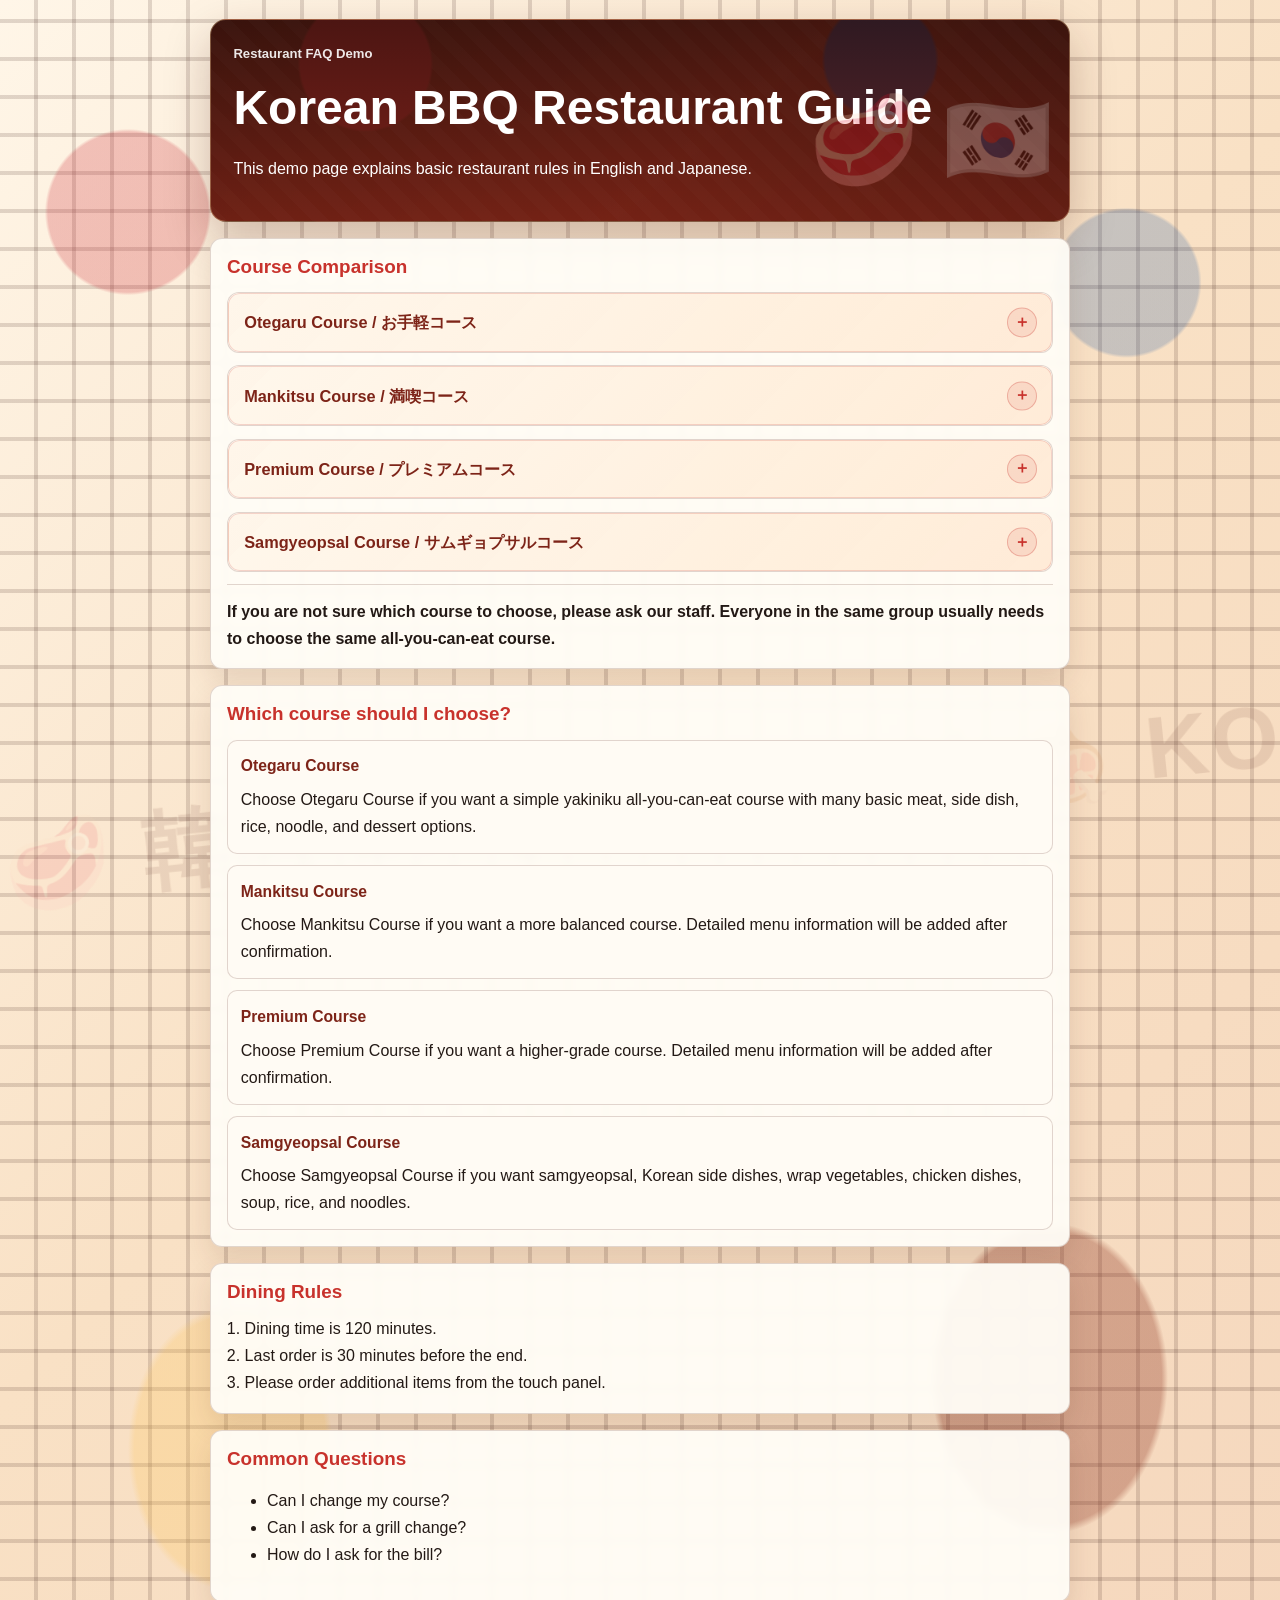
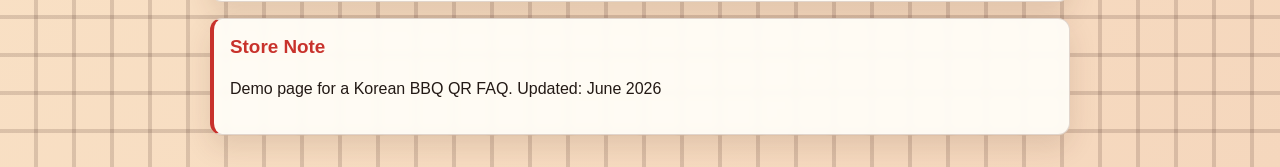
==== commit f97a4847: "Simplify course comparison cards" ====
--- a/restaurant-qr-faq-demo.html
+++ b/restaurant-qr-faq-demo.html
@@ -19,6 +19,8 @@
           <details class="course-card">
             <summary class="course-summary">
               <span class="course-title">Otegaru Course <span class="course-name-jp">/ お手軽コース</span></span>
+            </summary>
+            <div class="course-panel">
               <span class="course-details">
                 <span class="course-detail">
                   <span class="course-detail-label">Price</span>
@@ -41,8 +43,6 @@
                   <span class="course-detail-value">2 people</span>
                 </span>
               </span>
-            </summary>
-            <div class="course-panel">
               <p>Good for guests who want a simple yakiniku all-you-can-eat option.</p>
               <div class="included-menu" aria-label="Otegaru Course included menu overview">
                 <h4>What’s included?</h4>
@@ -63,30 +63,30 @@
           <details class="course-card">
             <summary class="course-summary">
               <span class="course-title">Mankitsu Course <span class="course-name-jp">/ 満喫コース</span></span>
-              <span class="course-details">
-                <span class="course-detail">
-                  <span class="course-detail-label">Price</span>
-                  <span class="course-detail-value">To be confirmed</span>
-                </span>
-                <span class="course-detail">
-                  <span class="course-detail-label">Items</span>
-                  <span class="course-detail-value">To be confirmed</span>
-                </span>
-                <span class="course-detail">
-                  <span class="course-detail-label">Time</span>
-                  <span class="course-detail-value">120 minutes</span>
-                </span>
-                <span class="course-detail">
-                  <span class="course-detail-label">Last order</span>
-                  <span class="course-detail-value">90 minutes / 30 minutes before the end</span>
-                </span>
-                <span class="course-detail">
-                  <span class="course-detail-label">Minimum</span>
-                  <span class="course-detail-value">2 people</span>
-                </span>
-              </span>
-            </summary>
-            <div class="course-panel">
+            </summary>
+            <div class="course-panel">
+              <span class="course-details">
+                <span class="course-detail">
+                  <span class="course-detail-label">Price</span>
+                  <span class="course-detail-value">To be confirmed</span>
+                </span>
+                <span class="course-detail">
+                  <span class="course-detail-label">Items</span>
+                  <span class="course-detail-value">To be confirmed</span>
+                </span>
+                <span class="course-detail">
+                  <span class="course-detail-label">Time</span>
+                  <span class="course-detail-value">120 minutes</span>
+                </span>
+                <span class="course-detail">
+                  <span class="course-detail-label">Last order</span>
+                  <span class="course-detail-value">90 minutes / 30 minutes before the end</span>
+                </span>
+                <span class="course-detail">
+                  <span class="course-detail-label">Minimum</span>
+                  <span class="course-detail-value">2 people</span>
+                </span>
+              </span>
               <p>Detailed menu information will be added after confirmation.</p>
               <p>Good for guests who want a more balanced all-you-can-eat course.</p>
             </div>
@@ -94,30 +94,30 @@
           <details class="course-card">
             <summary class="course-summary">
               <span class="course-title">Premium Course <span class="course-name-jp">/ プレミアムコース</span></span>
-              <span class="course-details">
-                <span class="course-detail">
-                  <span class="course-detail-label">Price</span>
-                  <span class="course-detail-value">To be confirmed</span>
-                </span>
-                <span class="course-detail">
-                  <span class="course-detail-label">Items</span>
-                  <span class="course-detail-value">To be confirmed</span>
-                </span>
-                <span class="course-detail">
-                  <span class="course-detail-label">Time</span>
-                  <span class="course-detail-value">120 minutes</span>
-                </span>
-                <span class="course-detail">
-                  <span class="course-detail-label">Last order</span>
-                  <span class="course-detail-value">90 minutes / 30 minutes before the end</span>
-                </span>
-                <span class="course-detail">
-                  <span class="course-detail-label">Minimum</span>
-                  <span class="course-detail-value">2 people</span>
-                </span>
-              </span>
-            </summary>
-            <div class="course-panel">
+            </summary>
+            <div class="course-panel">
+              <span class="course-details">
+                <span class="course-detail">
+                  <span class="course-detail-label">Price</span>
+                  <span class="course-detail-value">To be confirmed</span>
+                </span>
+                <span class="course-detail">
+                  <span class="course-detail-label">Items</span>
+                  <span class="course-detail-value">To be confirmed</span>
+                </span>
+                <span class="course-detail">
+                  <span class="course-detail-label">Time</span>
+                  <span class="course-detail-value">120 minutes</span>
+                </span>
+                <span class="course-detail">
+                  <span class="course-detail-label">Last order</span>
+                  <span class="course-detail-value">90 minutes / 30 minutes before the end</span>
+                </span>
+                <span class="course-detail">
+                  <span class="course-detail-label">Minimum</span>
+                  <span class="course-detail-value">2 people</span>
+                </span>
+              </span>
               <p>Detailed menu information will be added after confirmation.</p>
               <p>Good for guests who want a higher-grade all-you-can-eat course.</p>
             </div>
@@ -125,6 +125,8 @@
           <details class="course-card">
             <summary class="course-summary">
               <span class="course-title">Samgyeopsal Course <span class="course-name-jp">/ サムギョプサルコース</span></span>
+            </summary>
+            <div class="course-panel">
               <span class="course-details">
                 <span class="course-detail">
                   <span class="course-detail-label">Price</span>
@@ -147,8 +149,6 @@
                   <span class="course-detail-value">2 people</span>
                 </span>
               </span>
-            </summary>
-            <div class="course-panel">
               <p>Good for guests who want samgyeopsal and Korean side dishes.</p>
               <div class="included-menu" aria-label="Samgyeopsal Course included menu overview">
                 <h4>What’s included?</h4>
--- a/restaurant-qr-faq-demo.css
+++ b/restaurant-qr-faq-demo.css
@@ -116,14 +116,18 @@
 .course-summary {
   position: relative;
   display: grid;
-  gap: 0.65rem;
-  padding: 0.9rem 2.7rem 0.9rem 0.9rem;
+  align-items: center;
+  min-height: 3.65rem;
+  padding: 0.85rem 3rem 0.85rem 0.95rem;
+  border: 1px solid rgba(200, 50, 44, 0.18);
   border-radius: 12px;
   background:
-    linear-gradient(135deg, rgba(255, 247, 235, 0.96), rgba(255, 235, 214, 0.9)),
+    linear-gradient(135deg, rgba(255, 247, 235, 0.98), rgba(255, 235, 214, 0.94)),
     rgba(255, 251, 244, 0.9);
+  box-shadow: 0 8px 18px rgba(112, 32, 20, 0.08);
+  cursor: pointer;
   list-style: none;
-  transition: background 160ms ease, box-shadow 160ms ease;
+  transition: background 160ms ease, border-color 160ms ease, box-shadow 160ms ease, transform 160ms ease;
 }
 
 .course-summary::-webkit-details-marker {
@@ -133,8 +137,8 @@
 .course-summary::after {
   content: "＋";
   position: absolute;
-  top: 0.85rem;
-  right: 0.85rem;
+  top: 50%;
+  right: 0.9rem;
   display: grid;
   width: 1.7rem;
   height: 1.7rem;
@@ -145,10 +149,12 @@
   color: var(--accent);
   font-size: 1rem;
   line-height: 1;
+  transform: translateY(-50%);
 }
 
 .course-card[open] .course-summary {
   border-radius: 12px 12px 0 0;
+  border-color: rgba(200, 50, 44, 0.28);
   box-shadow: inset 0 -1px 0 var(--line);
 }
 
@@ -158,8 +164,15 @@
 
 .course-summary:hover {
   background:
-    linear-gradient(135deg, rgba(255, 241, 220, 0.98), rgba(255, 228, 202, 0.94)),
+    linear-gradient(135deg, rgba(255, 241, 220, 0.99), rgba(255, 228, 202, 0.96)),
     rgba(255, 251, 244, 0.9);
+  border-color: rgba(200, 50, 44, 0.34);
+  box-shadow: 0 10px 22px rgba(112, 32, 20, 0.12);
+  transform: translateY(-1px);
+}
+
+.course-summary:active {
+  transform: translateY(0);
 }
 
 .course-summary:focus-visible {
@@ -171,13 +184,13 @@
   display: block;
   margin: 0;
   color: #7d2418;
-  font-size: 1rem;
+  font-size: 1.02rem;
   font-weight: 800;
   line-height: 1.35;
 }
 
 .course-panel {
-  padding: 0.85rem 0.9rem 0.95rem;
+  padding: 0.95rem 0.95rem 1rem;
 }
 
 .course-panel p:first-child {
@@ -228,7 +241,7 @@
 .course-details {
   display: grid;
   gap: 0.45rem;
-  margin: 0;
+  margin: 0 0 0.85rem;
 }
 
 .course-detail {
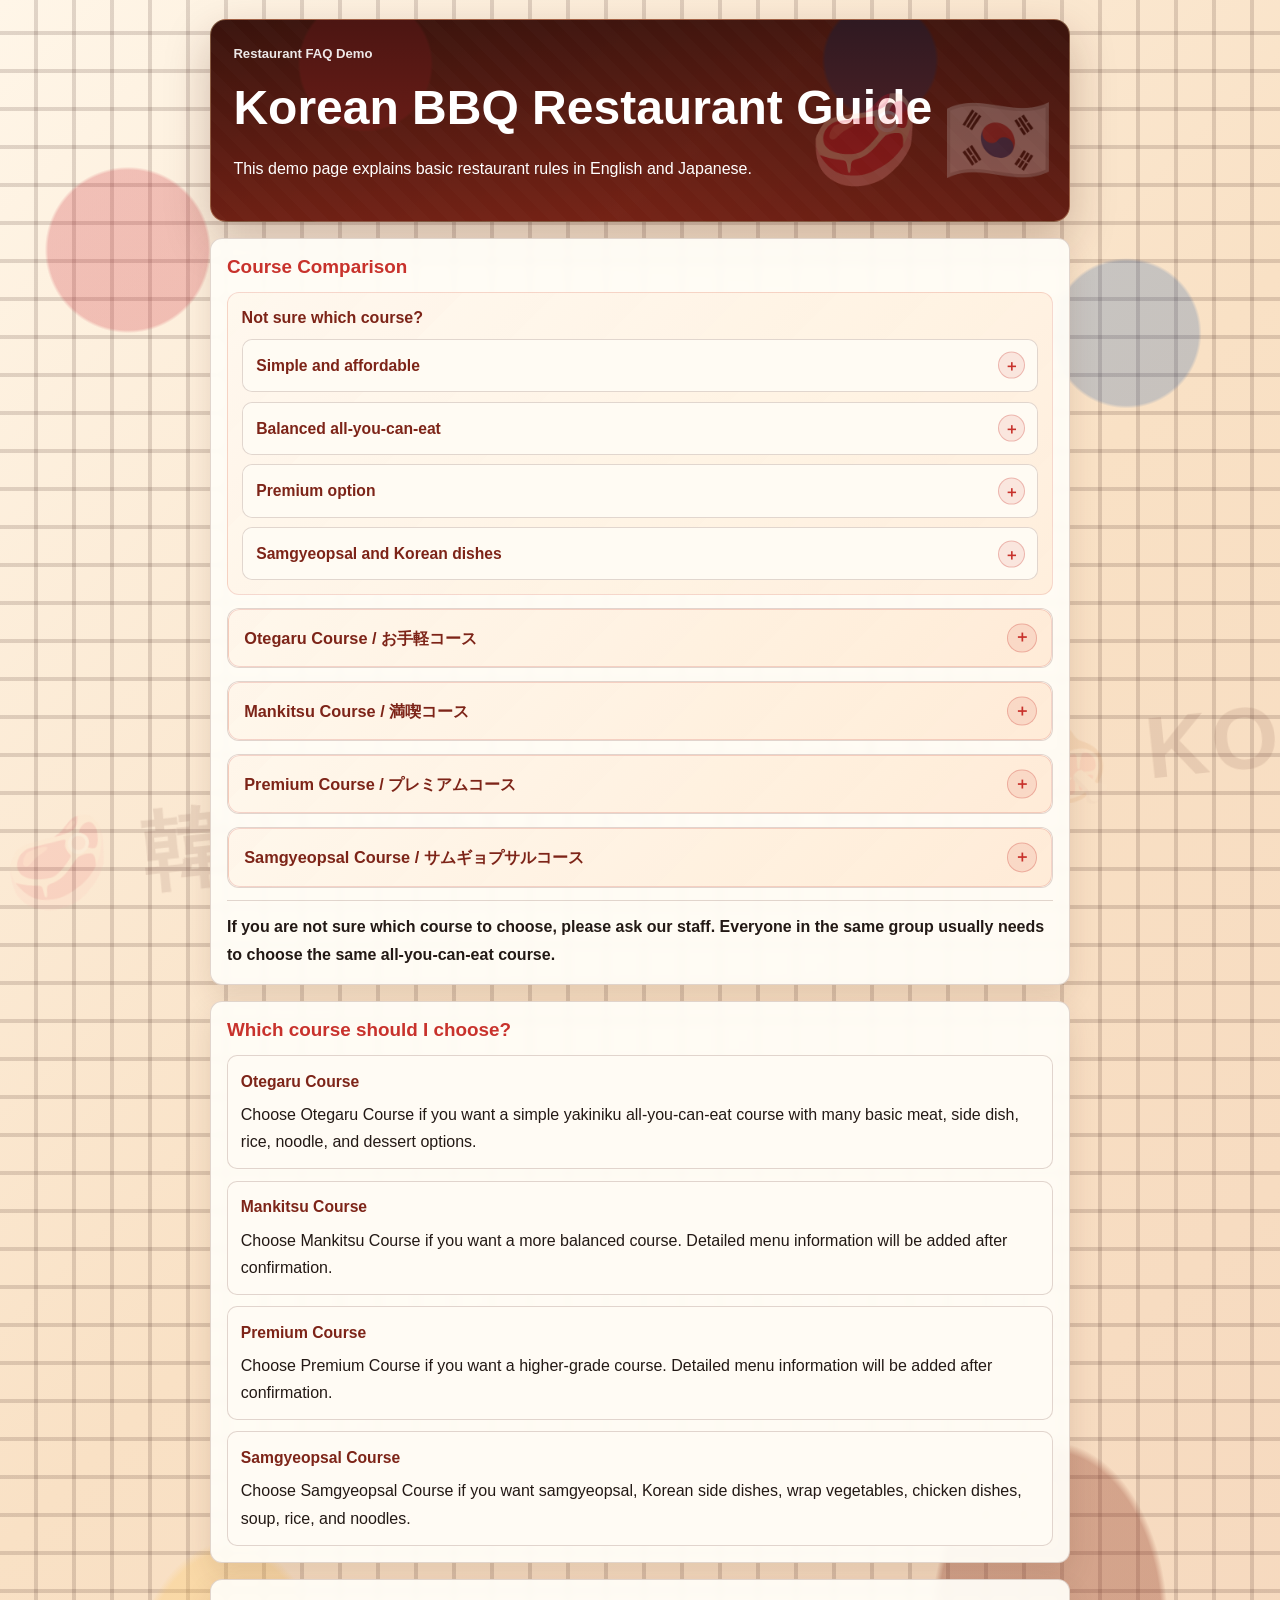
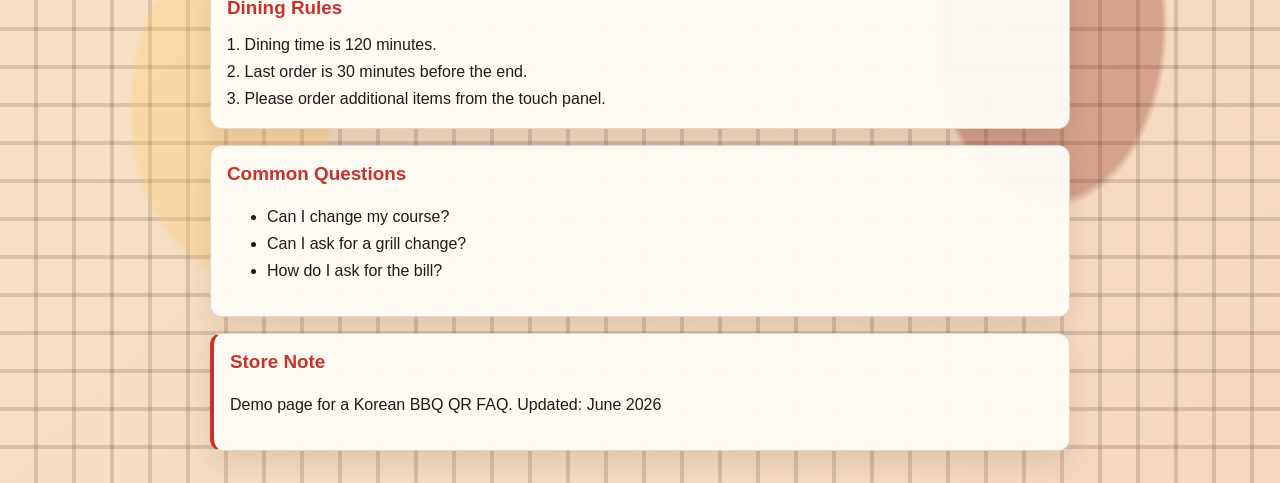
==== commit 510d715f: "Add collapsible course guide" ====
--- a/restaurant-qr-faq-demo.html
+++ b/restaurant-qr-faq-demo.html
@@ -4,7 +4,7 @@
     <meta charset="UTF-8" />
     <meta name="viewport" content="width=device-width, initial-scale=1.0" />
     <title>Restaurant FAQ Demo</title>
-    <link rel="stylesheet" href="restaurant-qr-faq-demo.css?v=20260605-main-courses" />
+    <link rel="stylesheet" href="restaurant-qr-faq-demo.css?v=20260609-course-guide" />
   </head>
   <body>
     <main class="page">
@@ -15,6 +15,41 @@
       </header>
       <section class="section course-comparison">
         <h2>Course Comparison</h2>
+        <div class="course-guide" aria-label="Quick course guide">
+          <h3>Not sure which course?</h3>
+          <div class="guide-grid">
+            <details class="guide-card">
+              <summary class="guide-summary">Simple and affordable</summary>
+              <div class="guide-panel">
+                <p><strong>Recommended:</strong> Otegaru Course / お手軽コース</p>
+                <p>Best for guests who want a basic yakiniku experience at a lower price.</p>
+              </div>
+            </details>
+            <details class="guide-card">
+              <summary class="guide-summary">Balanced all-you-can-eat</summary>
+              <div class="guide-panel">
+                <p><strong>Recommended:</strong> Mankitsu Course / 満喫コース</p>
+                <p>Best for guests who want more variety and a balanced yakiniku experience.</p>
+                <p>Detailed menu information will be added after confirmation.</p>
+              </div>
+            </details>
+            <details class="guide-card">
+              <summary class="guide-summary">Premium option</summary>
+              <div class="guide-panel">
+                <p><strong>Recommended:</strong> Premium Course / プレミアムコース</p>
+                <p>Best for guests who want a higher-grade all-you-can-eat experience.</p>
+                <p>Detailed menu information will be added after confirmation.</p>
+              </div>
+            </details>
+            <details class="guide-card">
+              <summary class="guide-summary">Samgyeopsal and Korean dishes</summary>
+              <div class="guide-panel">
+                <p><strong>Recommended:</strong> Samgyeopsal Course / サムギョプサルコース</p>
+                <p>Best for guests who want pork belly, wrap vegetables, and Korean side dishes.</p>
+              </div>
+            </details>
+          </div>
+        </div>
         <div class="course-grid">
           <details class="course-card">
             <summary class="course-summary">
--- a/restaurant-qr-faq-demo.css
+++ b/restaurant-qr-faq-demo.css
@@ -106,6 +106,114 @@
   margin-top: 0.8rem;
 }
 
+.course-guide {
+  margin-top: 0.8rem;
+  border: 1px solid rgba(200, 50, 44, 0.16);
+  border-radius: 12px;
+  background:
+    linear-gradient(135deg, rgba(255, 248, 238, 0.95), rgba(255, 238, 218, 0.9)),
+    rgba(255, 251, 244, 0.9);
+  padding: 0.85rem;
+}
+
+.course-guide h3 {
+  margin: 0 0 0.65rem;
+  color: #7d2418;
+  font-size: 1rem;
+  line-height: 1.35;
+}
+
+.guide-grid {
+  display: grid;
+  gap: 0.6rem;
+}
+
+.guide-card {
+  overflow: hidden;
+  border: 1px solid var(--line);
+  border-radius: 10px;
+  background: rgba(255, 253, 247, 0.92);
+}
+
+.guide-summary {
+  position: relative;
+  display: grid;
+  align-items: center;
+  min-height: 3.2rem;
+  padding: 0.75rem 2.7rem 0.75rem 0.85rem;
+  border-radius: 10px;
+  background: rgba(255, 251, 244, 0.94);
+  color: #7d2418;
+  font-size: 0.98rem;
+  font-weight: 800;
+  line-height: 1.35;
+  cursor: pointer;
+  list-style: none;
+  transition: background 160ms ease, box-shadow 160ms ease, transform 160ms ease;
+}
+
+.guide-summary::-webkit-details-marker {
+  display: none;
+}
+
+.guide-summary::after {
+  content: "＋";
+  position: absolute;
+  top: 50%;
+  right: 0.8rem;
+  display: grid;
+  width: 1.55rem;
+  height: 1.55rem;
+  place-items: center;
+  border: 1px solid rgba(200, 50, 44, 0.28);
+  border-radius: 999px;
+  background: rgba(200, 50, 44, 0.1);
+  color: var(--accent);
+  font-size: 0.95rem;
+  line-height: 1;
+  transform: translateY(-50%);
+}
+
+.guide-card[open] .guide-summary {
+  border-radius: 10px 10px 0 0;
+  box-shadow: inset 0 -1px 0 var(--line);
+}
+
+.guide-card[open] .guide-summary::after {
+  content: "−";
+}
+
+.guide-summary:hover {
+  background: rgba(255, 239, 219, 0.96);
+  box-shadow: 0 8px 16px rgba(112, 32, 20, 0.1);
+  transform: translateY(-1px);
+}
+
+.guide-summary:active {
+  transform: translateY(0);
+}
+
+.guide-summary:focus-visible {
+  outline: 3px solid rgba(200, 50, 44, 0.35);
+  outline-offset: 3px;
+}
+
+.guide-panel {
+  padding: 0.75rem 0.85rem 0.85rem;
+}
+
+.guide-panel p {
+  margin: 0;
+}
+
+.guide-panel p + p {
+  margin-top: 0.35rem;
+}
+
+.guide-panel strong {
+  color: #6c3a2c;
+}
+
 .course-card {
   overflow: hidden;
   border: 1px solid var(--line);
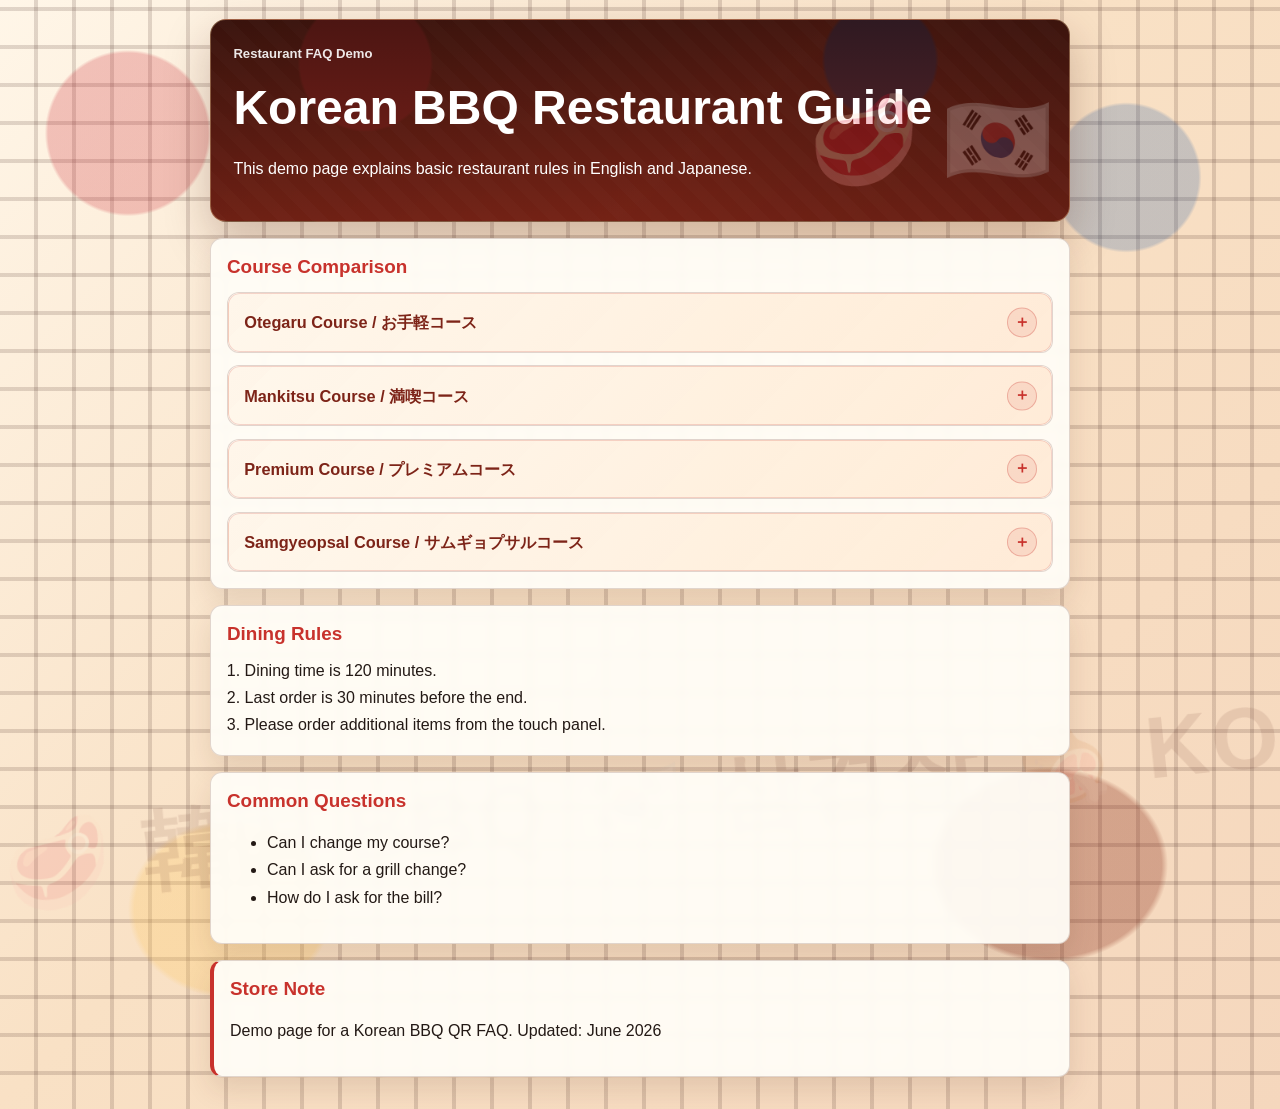
==== commit 79db271e: "Simplify course comparison accordion" ====
--- a/restaurant-qr-faq-demo.html
+++ b/restaurant-qr-faq-demo.html
@@ -4,7 +4,7 @@
     <meta charset="UTF-8" />
     <meta name="viewport" content="width=device-width, initial-scale=1.0" />
     <title>Restaurant FAQ Demo</title>
-    <link rel="stylesheet" href="restaurant-qr-faq-demo.css?v=20260609-course-guide" />
+    <link rel="stylesheet" href="restaurant-qr-faq-demo.css?v=20260611-course-accordion" />
   </head>
   <body>
     <main class="page">
@@ -15,41 +15,6 @@
       </header>
       <section class="section course-comparison">
         <h2>Course Comparison</h2>
-        <div class="course-guide" aria-label="Quick course guide">
-          <h3>Not sure which course?</h3>
-          <div class="guide-grid">
-            <details class="guide-card">
-              <summary class="guide-summary">Simple and affordable</summary>
-              <div class="guide-panel">
-                <p><strong>Recommended:</strong> Otegaru Course / お手軽コース</p>
-                <p>Best for guests who want a basic yakiniku experience at a lower price.</p>
-              </div>
-            </details>
-            <details class="guide-card">
-              <summary class="guide-summary">Balanced all-you-can-eat</summary>
-              <div class="guide-panel">
-                <p><strong>Recommended:</strong> Mankitsu Course / 満喫コース</p>
-                <p>Best for guests who want more variety and a balanced yakiniku experience.</p>
-                <p>Detailed menu information will be added after confirmation.</p>
-              </div>
-            </details>
-            <details class="guide-card">
-              <summary class="guide-summary">Premium option</summary>
-              <div class="guide-panel">
-                <p><strong>Recommended:</strong> Premium Course / プレミアムコース</p>
-                <p>Best for guests who want a higher-grade all-you-can-eat experience.</p>
-                <p>Detailed menu information will be added after confirmation.</p>
-              </div>
-            </details>
-            <details class="guide-card">
-              <summary class="guide-summary">Samgyeopsal and Korean dishes</summary>
-              <div class="guide-panel">
-                <p><strong>Recommended:</strong> Samgyeopsal Course / サムギョプサルコース</p>
-                <p>Best for guests who want pork belly, wrap vegetables, and Korean side dishes.</p>
-              </div>
-            </details>
-          </div>
-        </div>
         <div class="course-grid">
           <details class="course-card">
             <summary class="course-summary">
@@ -202,28 +167,6 @@
             </div>
           </details>
         </div>
-        <p class="course-help">If you are not sure which course to choose, please ask our staff. Everyone in the same group usually needs to choose the same all-you-can-eat course.</p>
-      </section>
-      <section class="section course-chooser">
-        <h2>Which course should I choose?</h2>
-        <div class="chooser-grid">
-          <article class="chooser-card">
-            <h3>Otegaru Course</h3>
-            <p>Choose Otegaru Course if you want a simple yakiniku all-you-can-eat course with many basic meat, side dish, rice, noodle, and dessert options.</p>
-          </article>
-          <article class="chooser-card">
-            <h3>Mankitsu Course</h3>
-            <p>Choose Mankitsu Course if you want a more balanced course. Detailed menu information will be added after confirmation.</p>
-          </article>
-          <article class="chooser-card">
-            <h3>Premium Course</h3>
-            <p>Choose Premium Course if you want a higher-grade course. Detailed menu information will be added after confirmation.</p>
-          </article>
-          <article class="chooser-card">
-            <h3>Samgyeopsal Course</h3>
-            <p>Choose Samgyeopsal Course if you want samgyeopsal, Korean side dishes, wrap vegetables, chicken dishes, soup, rice, and noodles.</p>
-          </article>
-        </div>
       </section>
       <section class="section">
         <h2>Dining Rules</h2>
--- a/restaurant-qr-faq-demo.css
+++ b/restaurant-qr-faq-demo.css
@@ -106,114 +106,6 @@
   margin-top: 0.8rem;
 }
 
-.course-guide {
-  margin-top: 0.8rem;
-  border: 1px solid rgba(200, 50, 44, 0.16);
-  border-radius: 12px;
-  background:
-    linear-gradient(135deg, rgba(255, 248, 238, 0.95), rgba(255, 238, 218, 0.9)),
-    rgba(255, 251, 244, 0.9);
-  padding: 0.85rem;
-}
-
-.course-guide h3 {
-  margin: 0 0 0.65rem;
-  color: #7d2418;
-  font-size: 1rem;
-  line-height: 1.35;
-}
-
-.guide-grid {
-  display: grid;
-  gap: 0.6rem;
-}
-
-.guide-card {
-  overflow: hidden;
-  border: 1px solid var(--line);
-  border-radius: 10px;
-  background: rgba(255, 253, 247, 0.92);
-}
-
-.guide-summary {
-  position: relative;
-  display: grid;
-  align-items: center;
-  min-height: 3.2rem;
-  padding: 0.75rem 2.7rem 0.75rem 0.85rem;
-  border-radius: 10px;
-  background: rgba(255, 251, 244, 0.94);
-  color: #7d2418;
-  font-size: 0.98rem;
-  font-weight: 800;
-  line-height: 1.35;
-  cursor: pointer;
-  list-style: none;
-  transition: background 160ms ease, box-shadow 160ms ease, transform 160ms ease;
-}
-
-.guide-summary::-webkit-details-marker {
-  display: none;
-}
-
-.guide-summary::after {
-  content: "＋";
-  position: absolute;
-  top: 50%;
-  right: 0.8rem;
-  display: grid;
-  width: 1.55rem;
-  height: 1.55rem;
-  place-items: center;
-  border: 1px solid rgba(200, 50, 44, 0.28);
-  border-radius: 999px;
-  background: rgba(200, 50, 44, 0.1);
-  color: var(--accent);
-  font-size: 0.95rem;
-  line-height: 1;
-  transform: translateY(-50%);
-}
-
-.guide-card[open] .guide-summary {
-  border-radius: 10px 10px 0 0;
-  box-shadow: inset 0 -1px 0 var(--line);
-}
-
-.guide-card[open] .guide-summary::after {
-  content: "−";
-}
-
-.guide-summary:hover {
-  background: rgba(255, 239, 219, 0.96);
-  box-shadow: 0 8px 16px rgba(112, 32, 20, 0.1);
-  transform: translateY(-1px);
-}
-
-.guide-summary:active {
-  transform: translateY(0);
-}
-
-.guide-summary:focus-visible {
-  outline: 3px solid rgba(200, 50, 44, 0.35);
-  outline-offset: 3px;
-}
-
-.guide-panel {
-  padding: 0.75rem 0.85rem 0.85rem;
-}
-
-.guide-panel p {
-  margin: 0;
-}
-
-.guide-panel p + p {
-  margin-top: 0.35rem;
-}
-
-.guide-panel strong {
-  color: #6c3a2c;
-}
-
 .course-card {
   overflow: hidden;
   border: 1px solid var(--line);
@@ -310,8 +202,7 @@
   font-weight: 700;
 }
 
-.course-card p,
-.course-help {
+.course-card p {
   margin: 0.75rem 0 0;
 }
 
@@ -365,35 +256,6 @@
 
 .course-detail-value {
   min-width: 0;
-}
-
-.course-help {
-  border-top: 1px solid var(--line);
-  padding-top: 0.8rem;
-  font-weight: 700;
-}
-
-.chooser-grid {
-  display: grid;
-  gap: 0.7rem;
-  margin-top: 0.8rem;
-}
-
-.chooser-card {
-  border: 1px solid var(--line);
-  border-radius: 10px;
-  background: rgba(255, 251, 244, 0.9);
-  padding: 0.8rem;
-}
-
-.chooser-card h3 {
-  margin: 0 0 0.35rem;
-  color: #7d2418;
-  font-size: 0.98rem;
-}
-
-.chooser-card p {
-  margin: 0;
 }
 
 ol {
